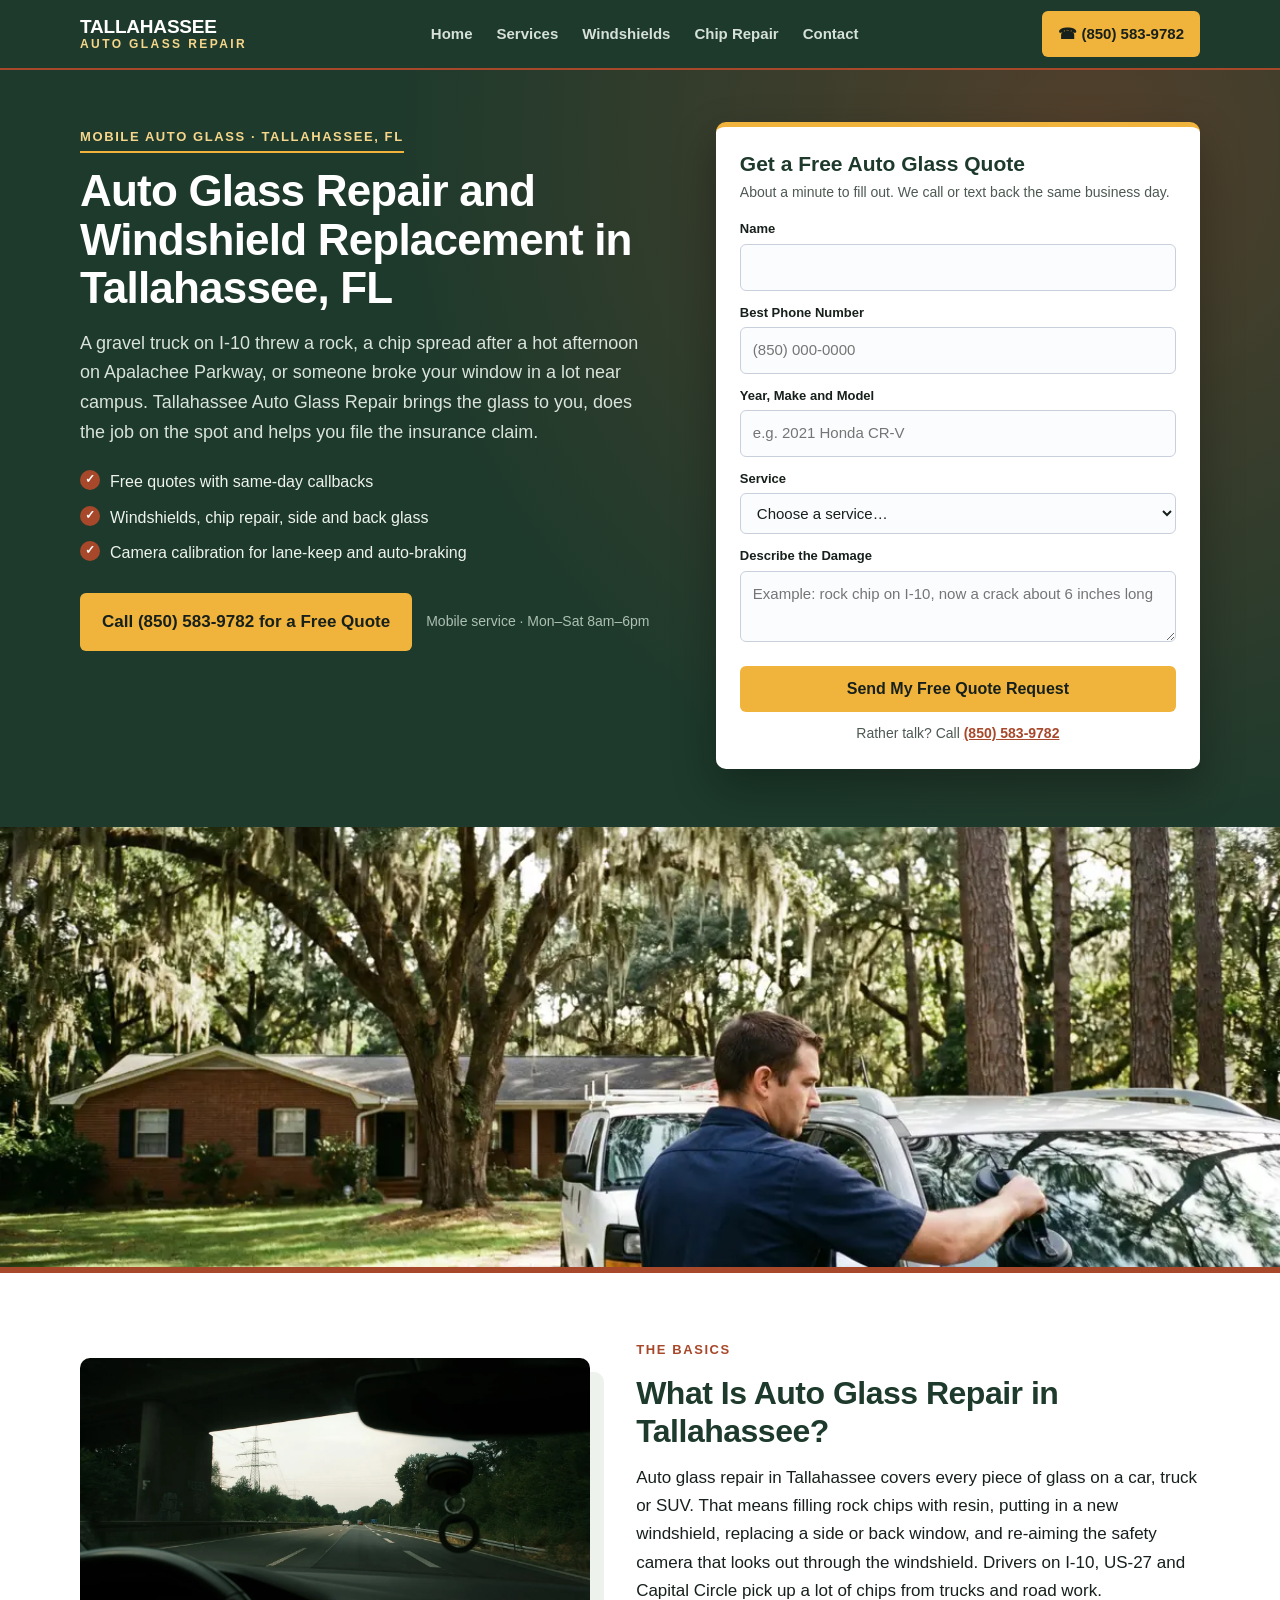
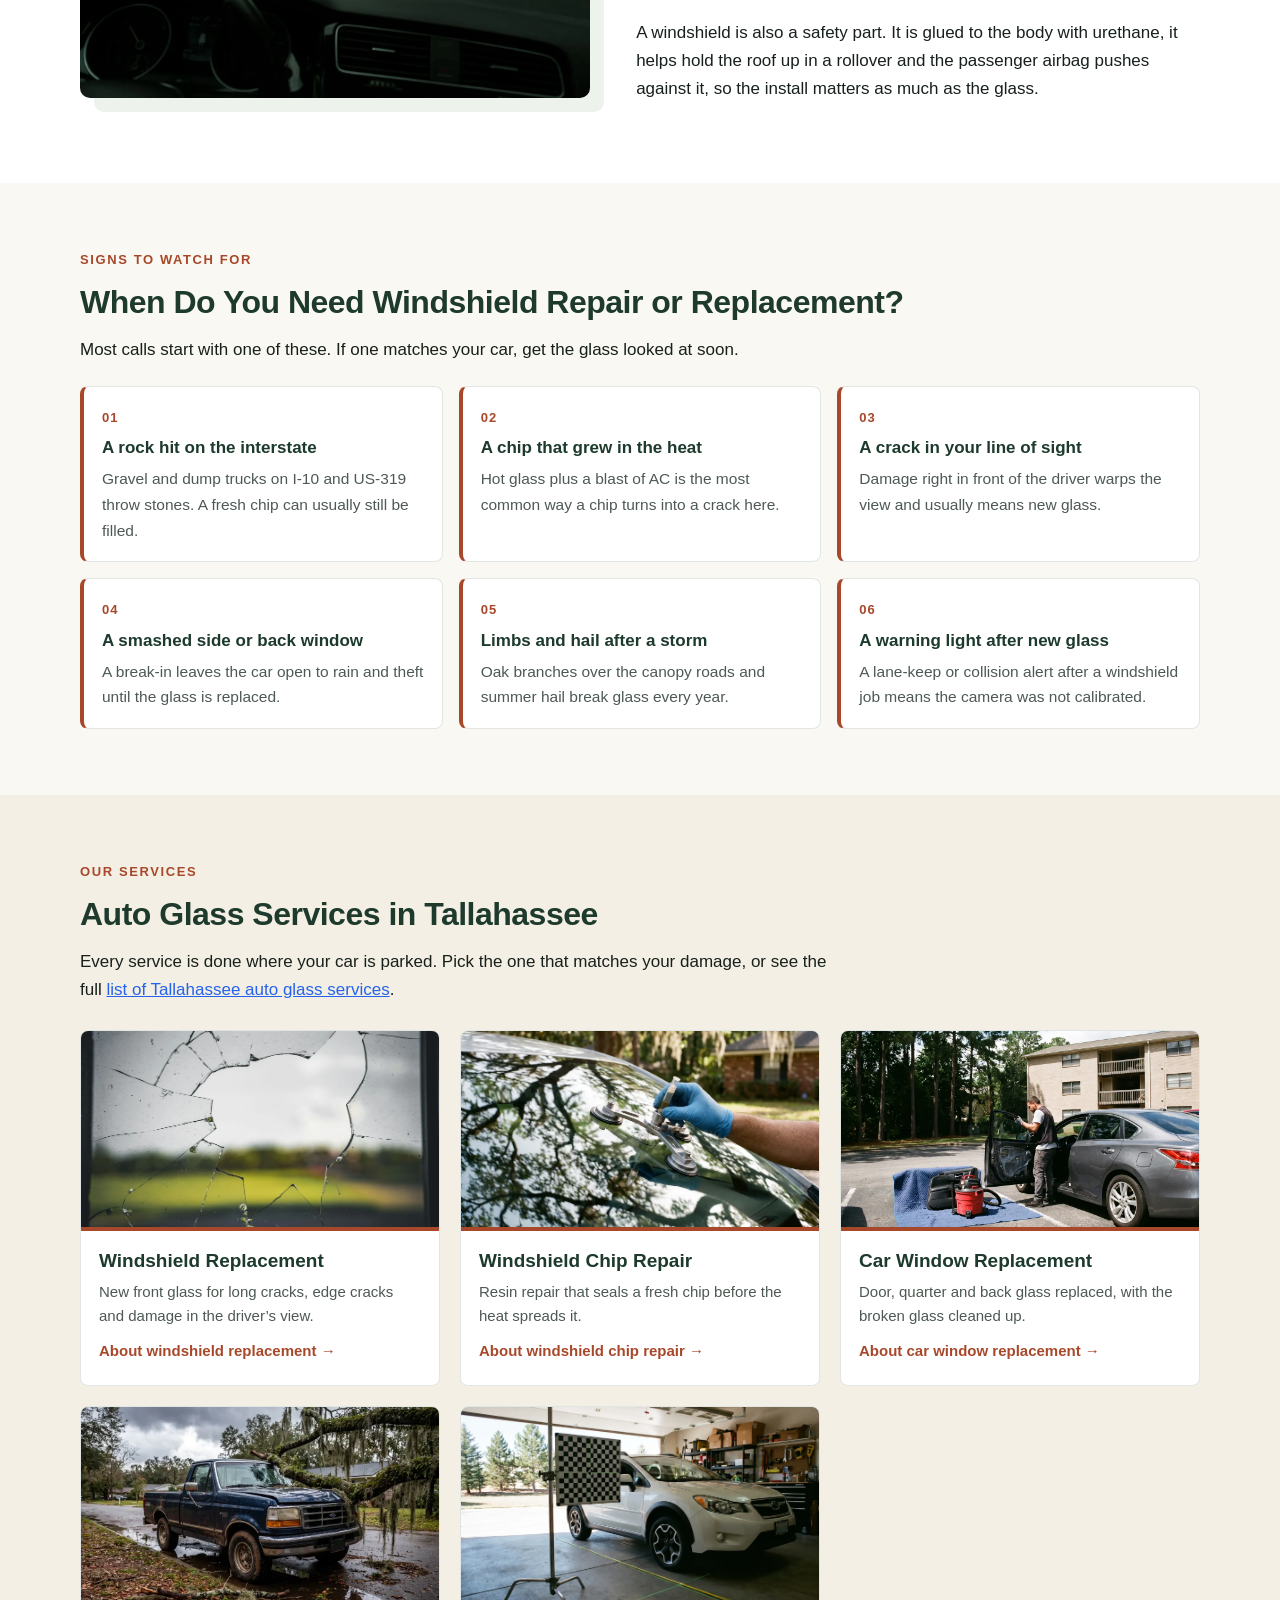
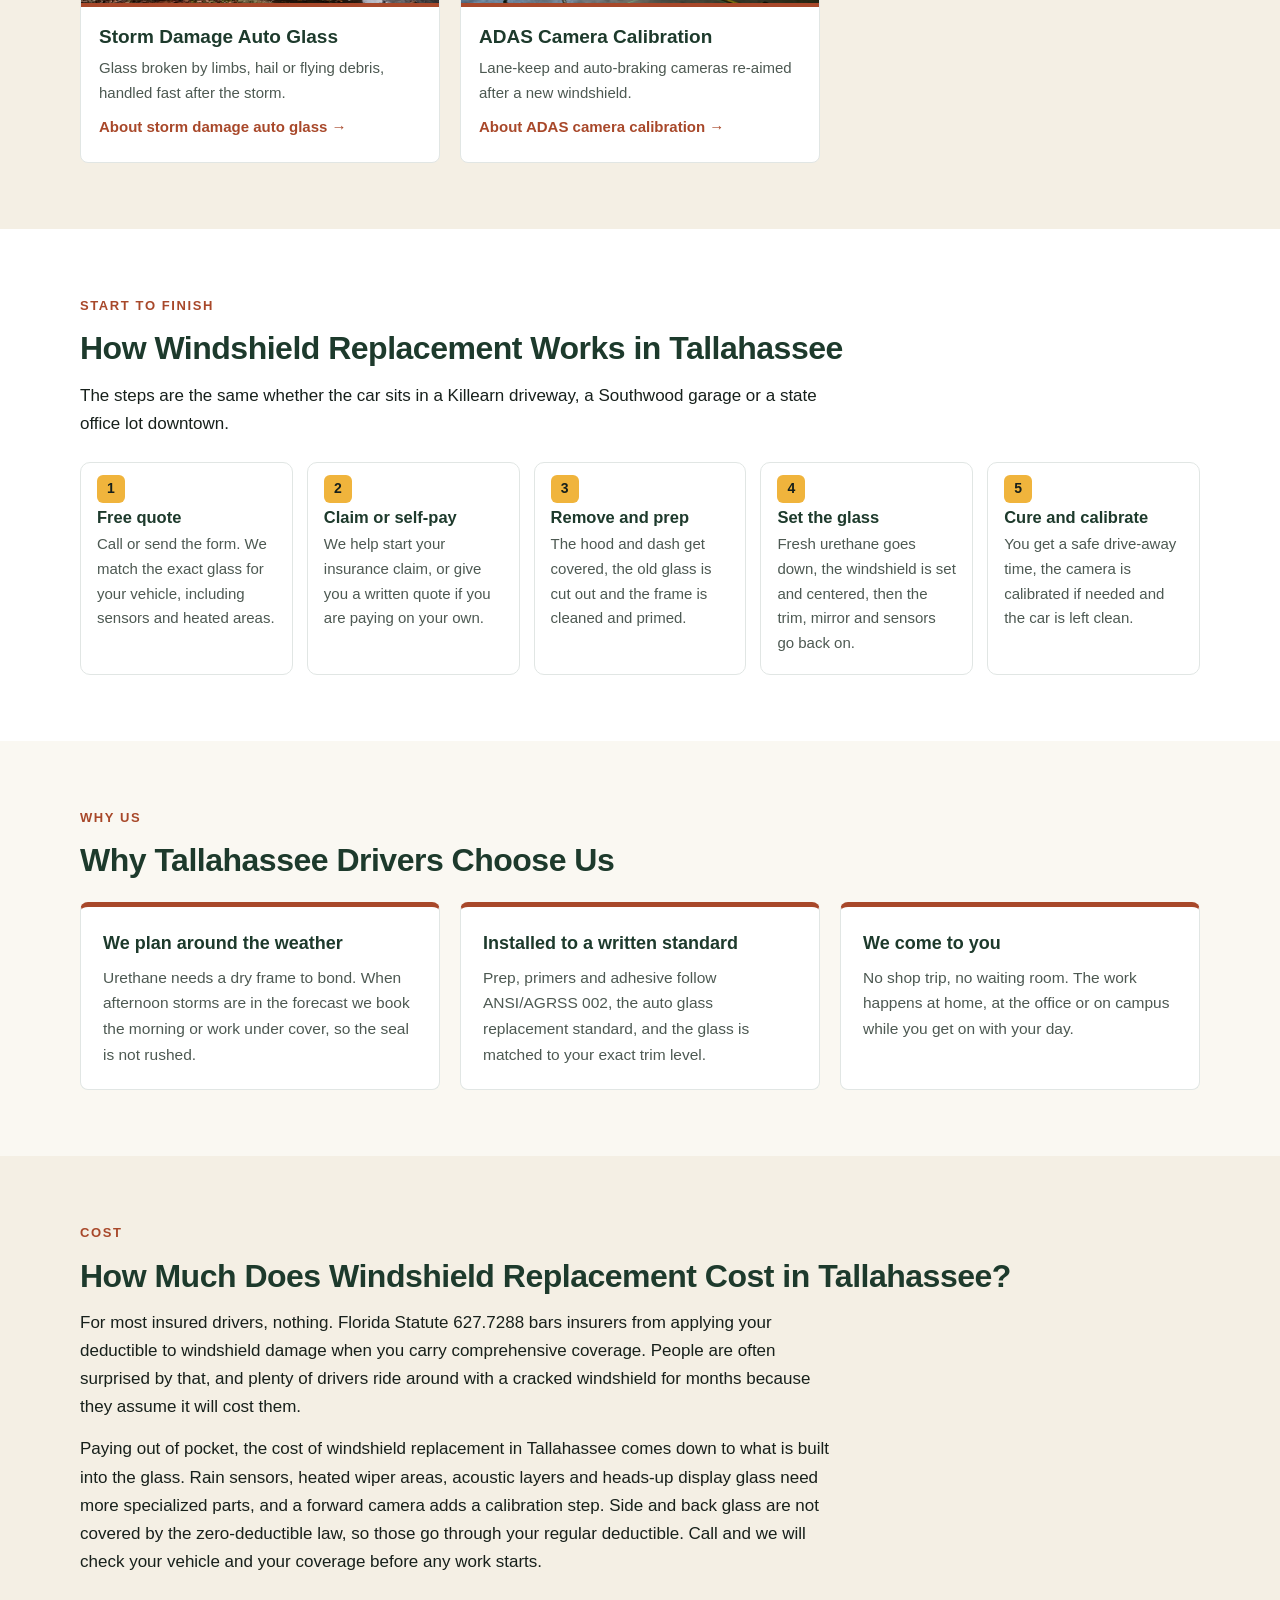
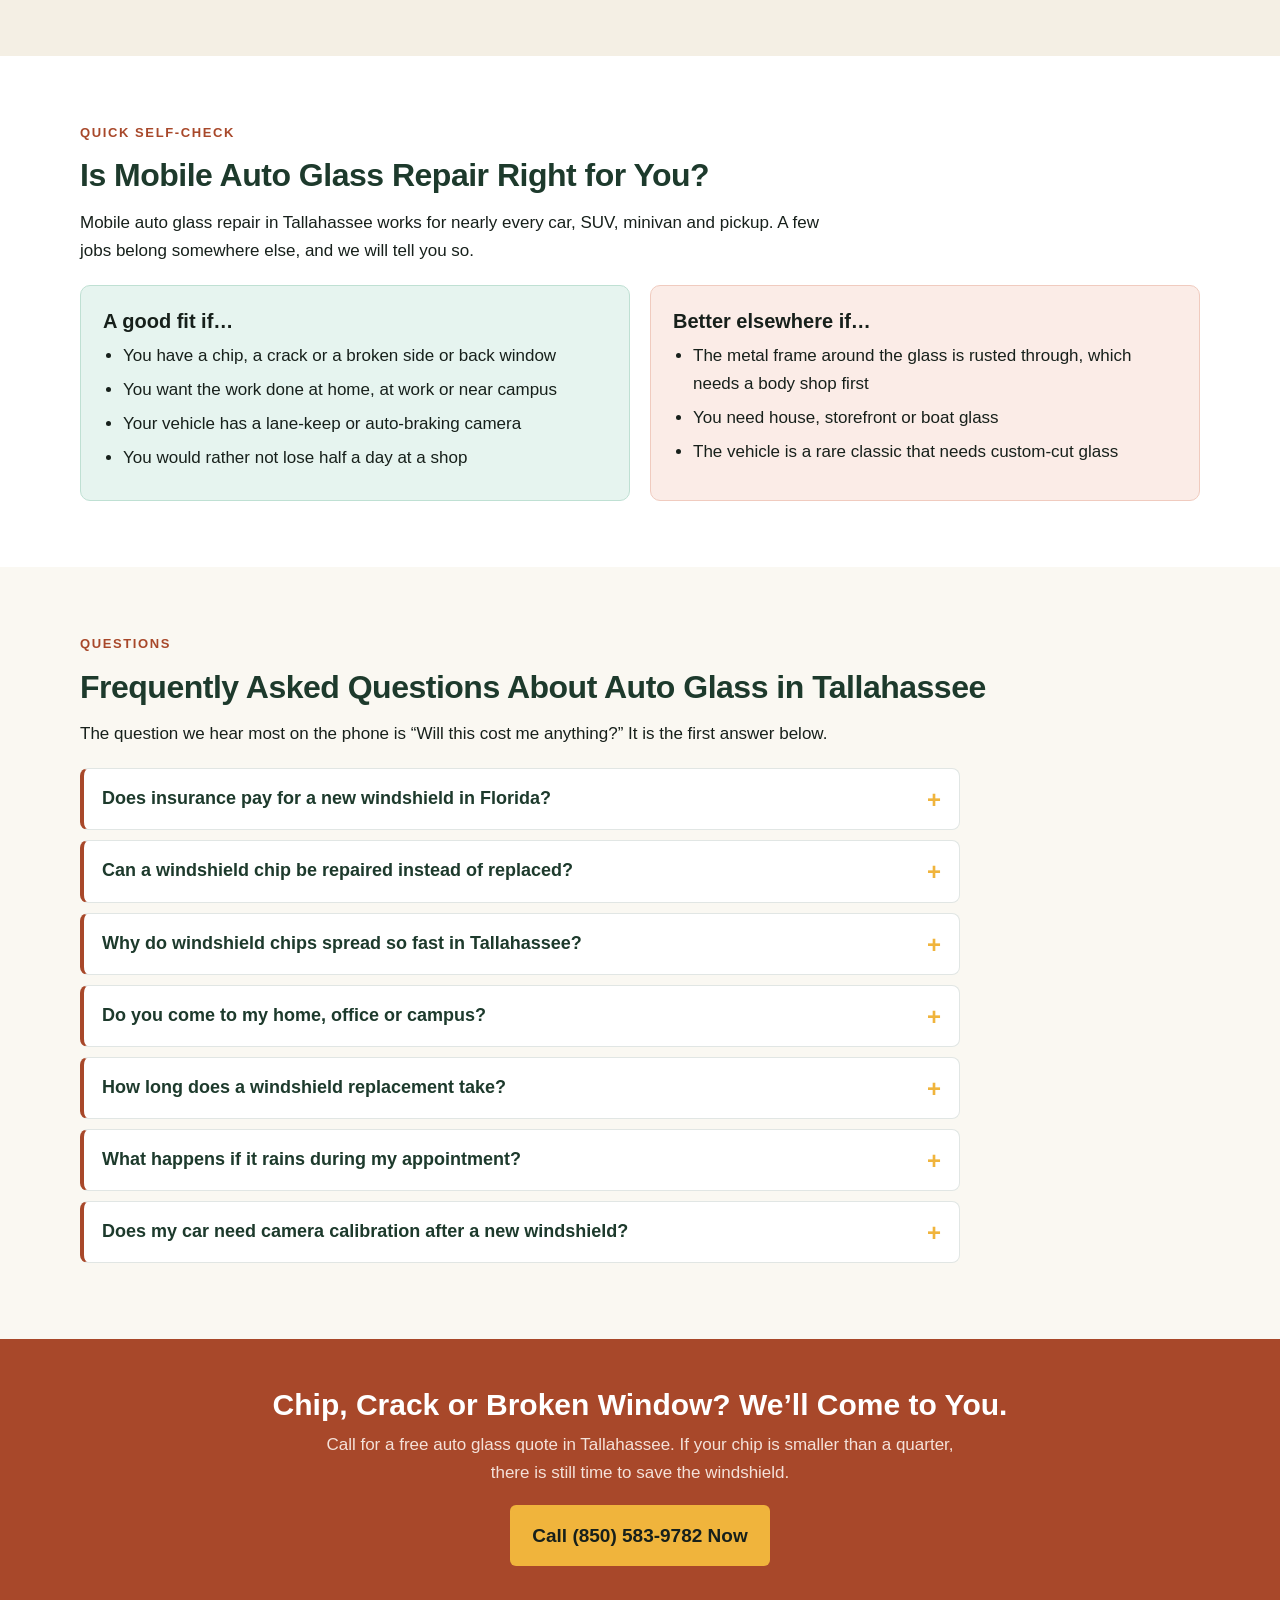
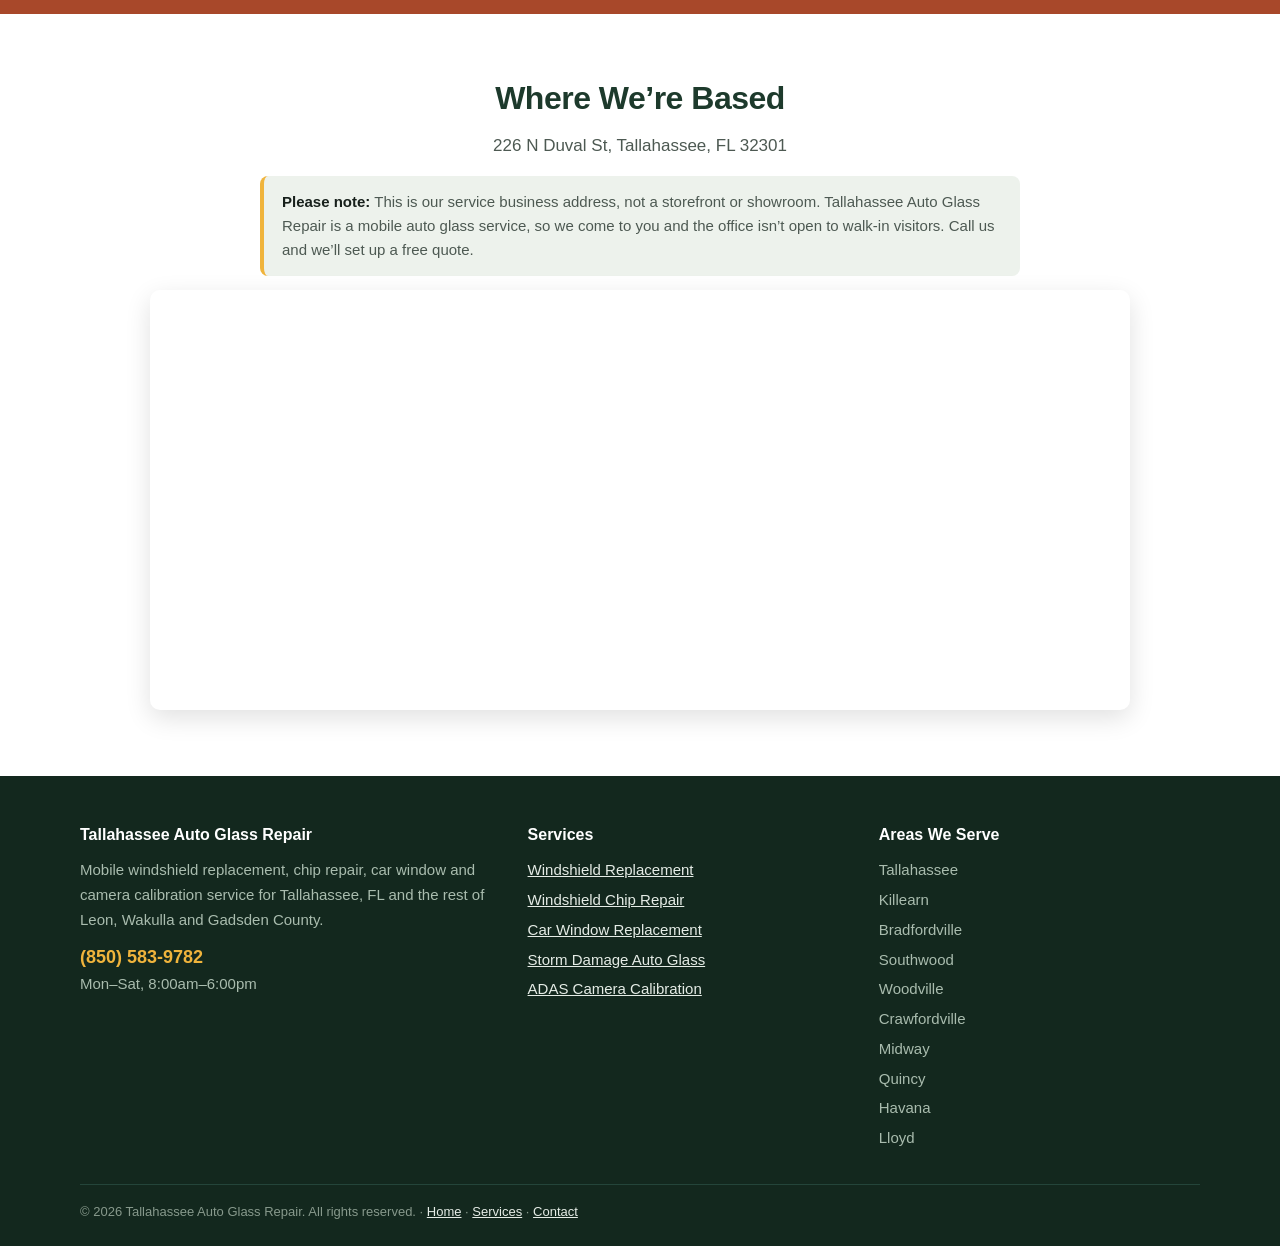
==== index.html @ d681a185 "Initial site build: Tallahassee Auto Glass Repair" ====
<!DOCTYPE html>
<html lang="en">
<head>
<meta charset="utf-8">
<meta name="viewport" content="width=device-width, initial-scale=1">
<title>Auto Glass Repair Tallahassee FL | Mobile Windshields</title>
<meta name="description" content="Auto glass repair and windshield replacement in Tallahassee, FL. Mobile chip repair, car windows and ADAS calibration at home or work. Free quotes.">
<link rel="canonical" href="https://www.autoglassrepairtallahassee.com/">
<meta property="og:title" content="Auto Glass Repair Tallahassee FL | Mobile Windshields">
<meta property="og:description" content="Auto glass repair and windshield replacement in Tallahassee, FL. Mobile chip repair, car windows and ADAS calibration at home or work. Free quotes.">
<meta property="og:type" content="website">
<meta property="og:url" content="https://www.autoglassrepairtallahassee.com/">
<meta property="og:image" content="https://www.autoglassrepairtallahassee.com/tallahassee-windshield-replacement-driveway.webp">
<link rel="stylesheet" href="styles.css">
<script type="application/ld+json">{
 "@context": "https://schema.org",
 "@type": "LocalBusiness",
 "name": "Tallahassee Auto Glass Repair",
 "telephone": "(850) 583-9782",
 "url": "https://www.autoglassrepairtallahassee.com/",
 "image": "https://www.autoglassrepairtallahassee.com/tallahassee-windshield-replacement-driveway.webp",
 "address": {
  "@type": "PostalAddress",
  "streetAddress": "226 N Duval St",
  "addressLocality": "Tallahassee",
  "addressRegion": "FL",
  "postalCode": "32301",
  "addressCountry": "US"
 },
 "areaServed": [
  "Tallahassee, FL",
  "Killearn, FL",
  "Bradfordville, FL",
  "Southwood, FL",
  "Woodville, FL",
  "Crawfordville, FL",
  "Midway, FL",
  "Quincy, FL",
  "Havana, FL",
  "Lloyd, FL"
 ],
 "description": "Mobile auto glass repair and windshield replacement in Tallahassee, FL",
 "openingHours": "Mo-Sa 08:00-18:00"
}</script>
<script type="application/ld+json">{
 "@context": "https://schema.org",
 "@type": "FAQPage",
 "mainEntity": [
  {
   "@type": "Question",
   "name": "Does insurance pay for a new windshield in Florida?",
   "acceptedAnswer": {
    "@type": "Answer",
    "text": "Usually, yes. If your policy has comprehensive coverage, Florida Statute 627.7288 says your deductible does not apply to windshield damage, so most drivers pay nothing out of pocket for a new windshield. Side windows and back glass are not part of that law and go through your regular deductible."
   }
  },
  {
   "@type": "Question",
   "name": "Can a windshield chip be repaired instead of replaced?",
   "acceptedAnswer": {
    "@type": "Answer",
    "text": "Often it can. A chip smaller than a quarter, or one crack shorter than about six inches, can usually be filled with resin as long as it is not at the edge of the glass or right in front of the driver. Tell us the size and where it sits and we will say which fix fits."
   }
  },
  {
   "@type": "Question",
   "name": "Why do windshield chips spread so fast in Tallahassee?",
   "acceptedAnswer": {
    "@type": "Answer",
    "text": "Heat is the usual cause. Glass that has baked in a parking lot all afternoon gets hit with cold air from the AC, and the uneven temperature pulls at the edges of the chip. Bumps on rough roads and slammed doors add more stress, so a chip left alone through a North Florida summer rarely stays small."
   }
  },
  {
   "@type": "Question",
   "name": "Do you come to my home, office or campus?",
   "acceptedAnswer": {
    "@type": "Answer",
    "text": "Yes. Tallahassee Auto Glass Repair is a mobile service, so the technician works in your driveway, an apartment lot or the lot at your job. The address on this site is a service office, not a shop where you drop the car off."
   }
  },
  {
   "@type": "Question",
   "name": "How long does a windshield replacement take?",
   "acceptedAnswer": {
    "@type": "Answer",
    "text": "The install takes about an hour. After that the urethane adhesive needs one to three hours before the car is safe to drive, depending on the product and the weather. A chip repair is much quicker, usually about 30 minutes."
   }
  },
  {
   "@type": "Question",
   "name": "What happens if it rains during my appointment?",
   "acceptedAnswer": {
    "@type": "Answer",
    "text": "The glass and the frame have to be dry for the adhesive to bond. Summer storms here usually roll in mid-afternoon, so we book morning slots when the forecast looks wet, or work under a carport, garage or parking deck."
   }
  },
  {
   "@type": "Question",
   "name": "Does my car need camera calibration after a new windshield?",
   "acceptedAnswer": {
    "@type": "Answer",
    "text": "If the vehicle has lane-keep assist, automatic emergency braking or adaptive cruise control, the camera behind the rearview mirror usually needs to be calibrated after the glass is replaced. We check for it when we give the quote."
   }
  }
 ]
}</script>
</head>
<body>
<!-- NAV -->
<header class="nav">
  <div class="wrap nav-in">
    <a class="brand" href="/">Tallahassee<span>Auto Glass Repair</span></a>
    <ul class="links">
      <li><a href="/">Home</a></li>
      <li><a href="services.html">Services</a></li>
      <li><a href="windshield-replacement-tallahassee.html">Windshields</a></li>
      <li><a href="windshield-chip-repair-tallahassee.html">Chip Repair</a></li>
      <li><a href="contact.html">Contact</a></li>
    </ul>
    <a class="nav-call" href="tel:+18505839782">&#9742; (850) 583-9782</a>
  </div>
</header>
<!-- HERO -->
<section class="hero">
  <div class="wrap hero-grid">
    <div>
      <span class="tag">Mobile Auto Glass &middot; Tallahassee, FL</span>
      <h1>Auto Glass Repair and Windshield Replacement in Tallahassee, FL</h1>
      <p class="lead">A gravel truck on I-10 threw a rock, a chip spread after a hot afternoon on Apalachee Parkway, or someone broke your window in a lot near campus. Tallahassee Auto Glass Repair brings the glass to you, does the job on the spot and helps you file the insurance claim.</p>
      <ul class="hero-points"><li>Free quotes with same-day callbacks</li><li>Windshields, chip repair, side and back glass</li><li>Camera calibration for lane-keep and auto-braking</li></ul>
      <div class="call-big">
        <a class="btn btn-sun" href="tel:+18505839782">Call (850) 583-9782 for a Free Quote</a>
        <small>Mobile service &middot; Mon&ndash;Sat 8am&ndash;6pm</small>
      </div>
    </div>
    <div>
      <form class="quote" action="https://formspree.io/f/mbgodzez" method="POST">
        <h2>Get a Free Auto Glass Quote</h2>
        <p class="sub">About a minute to fill out. We call or text back the same business day.</p>
        <input type="hidden" name="_subject" value="New lead - Auto Glass Tallahassee (home)">
        <div class="field"><label for="q-name">Name</label><input id="q-name" name="name" type="text" autocomplete="name" required></div>
        <div class="field"><label for="q-phone">Best Phone Number</label><input id="q-phone" name="phone" type="tel" autocomplete="tel" placeholder="(850) 000-0000" required></div>
        <div class="field"><label for="q-vehicle">Year, Make and Model</label><input id="q-vehicle" name="vehicle" type="text" placeholder="e.g. 2021 Honda CR-V"></div>
        <div class="field"><label for="q-service">Service</label><select id="q-service" name="service"><option value="">Choose a service&hellip;</option><option>Windshield Replacement</option><option>Windshield Chip Repair</option><option>Car Window Replacement</option><option>Storm Damage Auto Glass</option><option>ADAS Camera Calibration</option><option>Something else / not sure</option></select></div>
        <div class="field"><label for="q-details">Describe the Damage</label><textarea id="q-details" name="details" placeholder="Example: rock chip on I-10, now a crack about 6 inches long"></textarea></div>
        <input type="text" name="_gotcha" style="display:none" tabindex="-1" autocomplete="off">
        <button type="submit">Send My Free Quote Request</button>
        <p class="alt">Rather talk? Call <a href="tel:+18505839782">(850) 583-9782</a></p>
      </form>
    </div>
  </div>
</section>
<div class="band"><img src="tallahassee-windshield-replacement-driveway.webp" alt="Technician setting a new windshield on an SUV in a Tallahassee driveway under live oaks" width="1600" height="900"></div>

<!-- WHAT -->
<section class="sec alt">
  <div class="wrap two">
    <img src="highway-view-through-windshield.webp" alt="Driver view of the highway through a clean car windshield" loading="lazy" width="1200" height="800">
    <div>
      <p class="kicker">The basics</p>
      <h2>What Is Auto Glass Repair in Tallahassee?</h2>
      <p>Auto glass repair in Tallahassee covers every piece of glass on a car, truck or SUV. That means filling rock chips with resin, putting in a new windshield, replacing a side or back window, and re-aiming the safety camera that looks out through the windshield. Drivers on I-10, US-27 and Capital Circle pick up a lot of chips from trucks and road work.</p>
      <p>A windshield is also a safety part. It is glued to the body with urethane, it helps hold the roof up in a rollover and the passenger airbag pushes against it, so the install matters as much as the glass.</p>
    </div>
  </div>
</section>

<!-- WHEN -->
<section class="sec">
  <div class="wrap">
    <p class="kicker">Signs to watch for</p>
    <h2>When Do You Need Windshield Repair or Replacement?</h2>
    <p>Most calls start with one of these. If one matches your car, get the glass looked at soon.</p>
    <div class="signs"><div class="sign"><strong>A rock hit on the interstate</strong><p>Gravel and dump trucks on I-10 and US-319 throw stones. A fresh chip can usually still be filled.</p></div><div class="sign"><strong>A chip that grew in the heat</strong><p>Hot glass plus a blast of AC is the most common way a chip turns into a crack here.</p></div><div class="sign"><strong>A crack in your line of sight</strong><p>Damage right in front of the driver warps the view and usually means new glass.</p></div><div class="sign"><strong>A smashed side or back window</strong><p>A break-in leaves the car open to rain and theft until the glass is replaced.</p></div><div class="sign"><strong>Limbs and hail after a storm</strong><p>Oak branches over the canopy roads and summer hail break glass every year.</p></div><div class="sign"><strong>A warning light after new glass</strong><p>A lane-keep or collision alert after a windshield job means the camera was not calibrated.</p></div></div>
  </div>
</section>

<!-- SERVICES GRID -->
<section class="sec coq">
  <div class="wrap">
    <p class="kicker">Our services</p>
    <h2>Auto Glass Services in Tallahassee</h2>
    <p>Every service is done where your car is parked. Pick the one that matches your damage, or see the full <a class="body-link" href="services.html" style="color: #2563eb; text-decoration: underline;">list of Tallahassee auto glass services</a>.</p>
    <div class="cards"><a class="card" href="windshield-replacement-tallahassee.html"><img src="cracked-windshield-glass-spreading.webp" alt="Long crack spreading across windshield glass" loading="lazy" width="600" height="400"><div class="cb"><h3>Windshield Replacement</h3><p>New front glass for long cracks, edge cracks and damage in the driver&rsquo;s view.</p><span class="more">About windshield replacement &rarr;</span></div></a><a class="card" href="windshield-chip-repair-tallahassee.html"><img src="windshield-chip-repair-tool-live-oak.webp" alt="Windshield chip repair tool mounted over a rock chip" loading="lazy" width="600" height="400"><div class="cb"><h3>Windshield Chip Repair</h3><p>Resin repair that seals a fresh chip before the heat spreads it.</p><span class="more">About windshield chip repair &rarr;</span></div></a><a class="card" href="car-window-replacement-tallahassee.html"><img src="car-door-window-replacement-apartment-lot.webp" alt="Technician replacing a sedan door window in an apartment parking lot" loading="lazy" width="600" height="400"><div class="cb"><h3>Car Window Replacement</h3><p>Door, quarter and back glass replaced, with the broken glass cleaned up.</p><span class="more">About car window replacement &rarr;</span></div></a><a class="card" href="storm-damage-auto-glass-tallahassee.html"><img src="storm-damaged-windshield-fallen-oak-limb.webp" alt="Pickup truck windshield cracked by a fallen oak limb after a storm" loading="lazy" width="600" height="400"><div class="cb"><h3>Storm Damage Auto Glass</h3><p>Glass broken by limbs, hail or flying debris, handled fast after the storm.</p><span class="more">About storm damage auto glass &rarr;</span></div></a><a class="card" href="adas-calibration-tallahassee.html"><img src="adas-camera-calibration-target-garage.webp" alt="ADAS camera calibration target set up in front of an SUV in a garage" loading="lazy" width="600" height="400"><div class="cb"><h3>ADAS Camera Calibration</h3><p>Lane-keep and auto-braking cameras re-aimed after a new windshield.</p><span class="more">About ADAS camera calibration &rarr;</span></div></a></div>
  </div>
</section>

<!-- HOW -->
<section class="sec alt">
  <div class="wrap">
    <p class="kicker">Start to finish</p>
    <h2>How Windshield Replacement Works in Tallahassee</h2>
    <p>The steps are the same whether the car sits in a Killearn driveway, a Southwood garage or a state office lot downtown.</p>
    <ol class="steps">
      <li data-n="1"><strong>Free quote</strong><p>Call or send the form. We match the exact glass for your vehicle, including sensors and heated areas.</p></li>
      <li data-n="2"><strong>Claim or self-pay</strong><p>We help start your insurance claim, or give you a written quote if you are paying on your own.</p></li>
      <li data-n="3"><strong>Remove and prep</strong><p>The hood and dash get covered, the old glass is cut out and the frame is cleaned and primed.</p></li>
      <li data-n="4"><strong>Set the glass</strong><p>Fresh urethane goes down, the windshield is set and centered, then the trim, mirror and sensors go back on.</p></li>
      <li data-n="5"><strong>Cure and calibrate</strong><p>You get a safe drive-away time, the camera is calibrated if needed and the car is left clean.</p></li>
    </ol>
  </div>
</section>

<!-- WHY -->
<section class="sec">
  <div class="wrap">
    <p class="kicker">Why us</p>
    <h2>Why Tallahassee Drivers Choose Us</h2>
    <div class="why">
      <div><strong>We plan around the weather</strong><p>Urethane needs a dry frame to bond. When afternoon storms are in the forecast we book the morning or work under cover, so the seal is not rushed.</p></div>
      <div><strong>Installed to a written standard</strong><p>Prep, primers and adhesive follow ANSI/AGRSS 002, the auto glass replacement standard, and the glass is matched to your exact trim level.</p></div>
      <div><strong>We come to you</strong><p>No shop trip, no waiting room. The work happens at home, at the office or on campus while you get on with your day.</p></div>
    </div>
  </div>
</section>

<!-- COST -->
<section class="sec coq">
  <div class="wrap">
    <p class="kicker">Cost</p>
    <h2>How Much Does Windshield Replacement Cost in Tallahassee?</h2>
    <p>For most insured drivers, nothing. Florida Statute 627.7288 bars insurers from applying your deductible to windshield damage when you carry comprehensive coverage. People are often surprised by that, and plenty of drivers ride around with a cracked windshield for months because they assume it will cost them.</p>
    <p>Paying out of pocket, the cost of windshield replacement in Tallahassee comes down to what is built into the glass. Rain sensors, heated wiper areas, acoustic layers and heads-up display glass need more specialized parts, and a forward camera adds a calibration step. Side and back glass are not covered by the zero-deductible law, so those go through your regular deductible. Call and we will check your vehicle and your coverage before any work starts.</p>
  </div>
</section>

<!-- FIT -->
<section class="sec alt">
  <div class="wrap">
    <p class="kicker">Quick self-check</p>
    <h2>Is Mobile Auto Glass Repair Right for You?</h2>
    <p>Mobile auto glass repair in Tallahassee works for nearly every car, SUV, minivan and pickup. A few jobs belong somewhere else, and we will tell you so.</p>
    <div class="fit">
      <div class="yes"><h3>A good fit if&hellip;</h3><ul><li>You have a chip, a crack or a broken side or back window</li><li>You want the work done at home, at work or near campus</li><li>Your vehicle has a lane-keep or auto-braking camera</li><li>You would rather not lose half a day at a shop</li></ul></div>
      <div class="no"><h3>Better elsewhere if&hellip;</h3><ul><li>The metal frame around the glass is rusted through, which needs a body shop first</li><li>You need house, storefront or boat glass</li><li>The vehicle is a rare classic that needs custom-cut glass</li></ul></div>
    </div>
  </div>
</section>

<!-- FAQ -->
<section class="sec">
  <div class="wrap">
    <p class="kicker">Questions</p>
    <h2>Frequently Asked Questions About Auto Glass in Tallahassee</h2>
    <p>The question we hear most on the phone is &ldquo;Will this cost me anything?&rdquo; It is the first answer below.</p>
    <div class="faq"><details><summary><h3>Does insurance pay for a new windshield in Florida?</h3></summary><div class="ans"><p>Usually, yes. If your policy has comprehensive coverage, Florida Statute 627.7288 says your deductible does not apply to windshield damage, so most drivers pay nothing out of pocket for a new windshield. Side windows and back glass are not part of that law and go through your regular deductible.</p></div></details><details><summary><h3>Can a windshield chip be repaired instead of replaced?</h3></summary><div class="ans"><p>Often it can. A chip smaller than a quarter, or one crack shorter than about six inches, can usually be filled with resin as long as it is not at the edge of the glass or right in front of the driver. Tell us the size and where it sits and we will say which fix fits.</p></div></details><details><summary><h3>Why do windshield chips spread so fast in Tallahassee?</h3></summary><div class="ans"><p>Heat is the usual cause. Glass that has baked in a parking lot all afternoon gets hit with cold air from the AC, and the uneven temperature pulls at the edges of the chip. Bumps on rough roads and slammed doors add more stress, so a chip left alone through a North Florida summer rarely stays small.</p></div></details><details><summary><h3>Do you come to my home, office or campus?</h3></summary><div class="ans"><p>Yes. Tallahassee Auto Glass Repair is a mobile service, so the technician works in your driveway, an apartment lot or the lot at your job. The address on this site is a service office, not a shop where you drop the car off.</p></div></details><details><summary><h3>How long does a windshield replacement take?</h3></summary><div class="ans"><p>The install takes about an hour. After that the urethane adhesive needs one to three hours before the car is safe to drive, depending on the product and the weather. A chip repair is much quicker, usually about 30 minutes.</p></div></details><details><summary><h3>What happens if it rains during my appointment?</h3></summary><div class="ans"><p>The glass and the frame have to be dry for the adhesive to bond. Summer storms here usually roll in mid-afternoon, so we book morning slots when the forecast looks wet, or work under a carport, garage or parking deck.</p></div></details><details><summary><h3>Does my car need camera calibration after a new windshield?</h3></summary><div class="ans"><p>If the vehicle has lane-keep assist, automatic emergency braking or adaptive cruise control, the camera behind the rearview mirror usually needs to be calibrated after the glass is replaced. We check for it when we give the quote.</p></div></details></div>
  </div>
</section>
<!-- CTA -->
<section class="cta">
  <div class="wrap">
    <h2>Chip, Crack or Broken Window? We&rsquo;ll Come to You.</h2>
    <p>Call for a free auto glass quote in Tallahassee. If your chip is smaller than a quarter, there is still time to save the windshield.</p>
    <a class="btn btn-pine" href="tel:+18505839782">Call (850) 583-9782 Now</a>
  </div>
</section>

<!-- MAP / LOCATION -->
<section class="sec alt">
  <div class="wrap" style="text-align:center;">
    <h2>Where We&rsquo;re Based</h2>
    <p style="margin:0 auto 16px;color:var(--muted);">226 N Duval St, Tallahassee, FL 32301</p>
    <p class="note"><strong style="color:var(--ink);">Please note:</strong> This is our service business address, not a storefront or showroom. Tallahassee Auto Glass Repair is a mobile auto glass service, so we come to you and the office isn&rsquo;t open to walk-in visitors. Call us and we&rsquo;ll set up a free quote.</p>
    <div class="mapbox">
      <iframe title="Map to Tallahassee Auto Glass Repair service address, 226 N Duval St, Tallahassee, FL 32301" src="https://www.google.com/maps?q=226%20N%20Duval%20St%2C%20Tallahassee%2C%20FL%2032301&amp;output=embed" loading="lazy" referrerpolicy="no-referrer-when-downgrade" allowfullscreen></iframe>
    </div>
  </div>
</section>
<!-- FOOTER -->
<footer class="foot">
  <div class="wrap">
    <div class="foot-grid">
      <div>
        <h4>Tallahassee Auto Glass Repair</h4>
        <p>Mobile windshield replacement, chip repair, car window and camera calibration service for Tallahassee, FL and the rest of Leon, Wakulla and Gadsden County.</p>
        <p style="margin-top:10px;"><a class="tel" href="tel:+18505839782">(850) 583-9782</a></p>
        <p>Mon&ndash;Sat, 8:00am&ndash;6:00pm</p>
      </div>
      <div>
        <h4>Services</h4>
        <ul><li><a href="windshield-replacement-tallahassee.html">Windshield Replacement</a></li><li><a href="windshield-chip-repair-tallahassee.html">Windshield Chip Repair</a></li><li><a href="car-window-replacement-tallahassee.html">Car Window Replacement</a></li><li><a href="storm-damage-auto-glass-tallahassee.html">Storm Damage Auto Glass</a></li><li><a href="adas-calibration-tallahassee.html">ADAS Camera Calibration</a></li></ul>
      </div>
      <div>
        <h4>Areas We Serve</h4>
        <ul><li>Tallahassee</li><li>Killearn</li><li>Bradfordville</li><li>Southwood</li><li>Woodville</li><li>Crawfordville</li><li>Midway</li><li>Quincy</li><li>Havana</li><li>Lloyd</li></ul>
      </div>
    </div>
    <p class="copy">&copy; 2026 Tallahassee Auto Glass Repair. All rights reserved. &middot; <a href="/">Home</a> &middot; <a href="services.html">Services</a> &middot; <a href="contact.html">Contact</a></p>
  </div>
</footer>
</body>
</html>
---- styles.css ----
/* Tallahassee Auto Glass Repair - styles.css */
:root{
  --ink:#17201b;
  --navy:#1d3a2c;
  --navy-2:#294d3b;
  --teal:#a8482a;
  --coral:#f0b43c;
  --coral-dark:#d99a1f;
  --mist:#edf2ec;
  --paper:#faf8f2;
  --muted:#4d5952;
  --line:#e1e6e4;
  --white:#ffffff;
  --radius:10px;
}
*{box-sizing:border-box;margin:0;padding:0}
html{-webkit-text-size-adjust:100%}
body{font-family:-apple-system,BlinkMacSystemFont,"Segoe UI",Roboto,Helvetica,Arial,sans-serif;color:var(--ink);background:var(--paper);line-height:1.65;font-size:17px}
img{max-width:100%;display:block}
a{color:inherit}
.wrap{max-width:1160px;margin:0 auto;padding:0 20px}

/* NAV */
.nav{position:sticky;top:0;z-index:50;background:var(--navy);box-shadow:0 2px 0 var(--teal)}
.nav-in{display:flex;align-items:center;justify-content:space-between;gap:16px;min-height:68px}
.brand{color:var(--white);text-decoration:none;font-weight:800;font-size:19px;letter-spacing:-.2px;line-height:1.1;text-transform:uppercase}
.brand span{display:block;color:#f6d68a;font-size:12px;letter-spacing:2.4px;font-weight:700}
.links{display:flex;gap:24px;list-style:none}
.links a{color:#d6e1d8;text-decoration:none;font-size:15px;font-weight:600}
.links a:hover{color:var(--white)}
.nav-call{background:var(--coral);color:var(--white);text-decoration:none;font-weight:800;padding:11px 16px;border-radius:6px;font-size:15px;white-space:nowrap}
.nav-call:hover{background:var(--coral-dark)}

/* HERO */
.hero{background:var(--navy);background-image:radial-gradient(circle at 85% 10%,rgba(168,72,42,.38) 0,rgba(168,72,42,0) 55%);color:var(--white);padding:54px 0 58px}
.hero-grid{display:grid;grid-template-columns:1.1fr .9fr;gap:44px;align-items:start}
.tag{display:inline-block;color:#f6d68a;font-size:13px;font-weight:800;letter-spacing:1.6px;text-transform:uppercase;margin-bottom:14px;border-bottom:2px solid var(--coral);padding-bottom:4px}
.hero h1{font-size:44px;line-height:1.1;font-weight:850;letter-spacing:-.8px;margin-bottom:16px}
.hero p.lead{font-size:18px;color:#d9e3db;max-width:560px;margin-bottom:22px}
.hero-points{list-style:none;margin:0 0 26px;display:grid;gap:9px}
.hero-points li{padding-left:30px;position:relative;color:#eef3ee;font-size:16px}
.hero-points li:before{content:"\2713";position:absolute;left:0;top:1px;width:20px;height:20px;border-radius:50%;background:var(--teal);color:var(--white);font-size:12px;font-weight:900;display:flex;align-items:center;justify-content:center}
.btn{display:inline-block;text-decoration:none;font-weight:800;border-radius:6px;padding:15px 22px;font-size:17px}
.btn-sun{background:var(--coral);color:var(--white)}
.btn-sun:hover{background:var(--coral-dark)}
.btn-pine{background:var(--navy);color:var(--white)}
.btn-pine:hover{background:var(--navy-2)}
.call-big{display:flex;align-items:center;gap:14px;flex-wrap:wrap}
.call-big small{color:#adc0b2;font-size:14px}

/* QUOTE CARD */
.quote{background:var(--white);color:var(--ink);border-radius:var(--radius);padding:24px;border-top:6px solid var(--coral);box-shadow:0 18px 44px rgba(0,0,0,.3)}
.quote h2{font-size:21px;line-height:1.25;margin-bottom:4px;color:var(--navy)}
.quote .sub{color:var(--muted);font-size:14px;margin-bottom:14px}
.field{margin-bottom:11px}
.field label{display:block;font-size:13px;font-weight:700;margin-bottom:4px;color:var(--ink)}
.field input,.field select,.field textarea{width:100%;font:inherit;font-size:15px;padding:10px 12px;border:1px solid #c9d0dc;border-radius:6px;background:#fbfcfe;color:var(--ink)}
.field textarea{min-height:70px;resize:vertical}
.quote button,.form-full button{width:100%;border:0;cursor:pointer;background:var(--coral);color:var(--white);font-weight:800;font-size:16px;padding:14px;border-radius:6px;margin-top:4px}
.quote button:hover,.form-full button:hover{background:var(--coral-dark)}
.quote .alt{font-size:14px;color:var(--muted);text-align:center;margin-top:10px}
.quote .alt a{color:var(--teal);font-weight:800}

/* PHOTO BAND */
.band{background:var(--navy);border-bottom:6px solid var(--teal)}
.band img{width:100%;height:440px;object-fit:cover}
.band.short img{height:330px}

/* SECTIONS */
.sec{padding:66px 0}
.sec.alt{background:var(--white)}
.sec.coq{background:var(--mist)}
.sec h2{font-size:32px;line-height:1.18;letter-spacing:-.5px;margin-bottom:14px;color:var(--navy)}
.sec h3{font-size:20px;line-height:1.3;margin:22px 0 8px;color:var(--ink)}
.sec p{margin-bottom:14px;max-width:760px}
.kicker{font-size:13px;font-weight:800;letter-spacing:1.6px;text-transform:uppercase;color:var(--coral);margin-bottom:8px}
.two{display:grid;grid-template-columns:.95fr 1.05fr;gap:46px;align-items:center}
.two img{border-radius:var(--radius);width:100%;height:auto;box-shadow:14px 14px 0 var(--mist)}
.body-link{color:#2563eb;text-decoration:underline}

/* SIGNS GRID */
.signs{display:grid;grid-template-columns:repeat(3,1fr);gap:16px;margin-top:22px;counter-reset:sg}
.sign{background:var(--white);border:1px solid var(--line);border-radius:var(--radius);padding:20px 18px 18px;position:relative;counter-increment:sg}
.sign:before{content:counter(sg,decimal-leading-zero);display:block;font-size:13px;font-weight:900;color:var(--teal);letter-spacing:1px;margin-bottom:6px}
.sec.alt .sign{background:var(--paper)}
.sign strong{display:block;margin-bottom:4px;color:var(--navy);font-size:17px}
.sign p{margin:0;font-size:15.5px;color:var(--muted)}

/* STEP CARDS (horizontal) */
.steps{list-style:none;margin-top:24px;display:grid;grid-template-columns:repeat(5,1fr);gap:14px}
.steps li{background:var(--white);border-radius:var(--radius);padding:44px 16px 18px;position:relative;border:1px solid var(--line)}
.steps li:before{content:attr(data-n);position:absolute;left:16px;top:12px;width:28px;height:28px;border-radius:6px;background:var(--coral);color:var(--white);font-weight:900;font-size:14px;display:flex;align-items:center;justify-content:center}
.steps strong{display:block;color:var(--navy);font-size:16.5px;margin-bottom:4px;line-height:1.3}
.steps p{margin:0;color:var(--muted);font-size:15px}
.steps.three{grid-template-columns:1fr;gap:12px}

/* CARDS */
.cards{display:grid;grid-template-columns:repeat(3,1fr);gap:20px;margin-top:26px}
.card{background:var(--white);border:1px solid var(--line);border-radius:var(--radius);overflow:hidden;text-decoration:none;color:var(--ink);display:flex;flex-direction:column}
.card img{width:100%;height:200px;object-fit:cover;border-bottom:4px solid var(--teal)}
.card .cb{padding:18px 18px 20px}
.card h3{margin:0 0 6px;font-size:19px;color:var(--navy)}
.card p{margin:0;font-size:15px;color:var(--muted)}
.card .more{display:inline-block;margin-top:10px;font-weight:800;color:var(--coral);font-size:15px}
.card:hover{box-shadow:0 10px 26px rgba(29,58,44,.16)}

/* WHY */
.why{display:grid;grid-template-columns:repeat(3,1fr);gap:20px;margin-top:22px}
.why div{background:var(--white);border:1px solid var(--line);border-top:5px solid var(--teal);border-radius:var(--radius);padding:22px}
.why strong{display:block;color:var(--navy);font-size:18px;margin-bottom:6px}
.why p{margin:0;font-size:15.5px;color:var(--muted)}

/* FIT */
.fit{display:grid;grid-template-columns:1fr 1fr;gap:20px;margin-top:20px}
.fit div{border-radius:var(--radius);padding:22px}
.fit h3{margin-top:0}
.fit ul{padding-left:20px}
.fit li{margin-bottom:6px}
.fit .yes{background:#e6f4ef;border:1px solid #bfe0d3}
.fit .no{background:#fbece7;border:1px solid #f0cbbf}

/* TABLE */
.cmp{width:100%;border-collapse:collapse;margin-top:18px;background:var(--white);border-radius:var(--radius);overflow:hidden;font-size:16px;border:1px solid var(--line)}
.cmp th,.cmp td{text-align:left;padding:12px 14px;border-bottom:1px solid var(--line);vertical-align:top}
.cmp th{background:var(--navy);color:var(--white);font-size:15px}
.cmp tr:nth-child(even) td{background:#f8fafc}
.cmp tr:last-child td{border-bottom:0}

/* FAQ */
.faq{margin-top:20px;max-width:880px}
.faq details{background:var(--white);border:1px solid var(--line);border-left:4px solid var(--teal);border-radius:8px;margin-bottom:10px;padding:0 18px}
.sec.alt .faq details{background:var(--paper)}
.faq summary{cursor:pointer;list-style:none;padding:16px 28px 16px 0;position:relative}
.faq summary::-webkit-details-marker{display:none}
.faq summary:after{content:"+";position:absolute;right:0;top:11px;font-size:24px;color:var(--coral);font-weight:800}
.faq details[open] summary:after{content:"\2013"}
.faq summary h3{display:inline;font-size:18px;margin:0;color:var(--navy)}
.faq .ans{padding:0 0 16px}
.faq .ans p{margin:0;color:var(--muted)}

/* SERVICES PAGE BLOCKS */
.svc{display:grid;grid-template-columns:1fr 340px;gap:32px;align-items:start;padding:32px 0;border-bottom:1px solid var(--line)}
.svc:nth-child(even){grid-template-columns:340px 1fr}
.svc:nth-child(even) img{order:-1}
.svc:last-child{border-bottom:0}
.svc img{border-radius:var(--radius);width:100%;height:230px;object-fit:cover}
.svc h2{font-size:26px;margin-bottom:10px}

/* MAP */
.note{max-width:680px;margin:0 auto 22px;padding:14px 18px;background:var(--mist);border-left:4px solid var(--coral);border-radius:8px;font-size:15px;color:var(--muted);text-align:left;line-height:1.6}
.mapbox{border-radius:var(--radius);overflow:hidden;box-shadow:0 8px 26px rgba(0,0,0,.12);max-width:980px;margin:0 auto}
.mapbox iframe{border:0;display:block;width:100%;height:420px}

/* CONTACT */
.info-grid{display:grid;grid-template-columns:1fr 1fr;gap:36px;align-items:start}
.info{background:var(--white);border:1px solid var(--line);border-radius:var(--radius);padding:24px}
.info dt{font-weight:800;color:var(--navy);margin-top:12px}
.info dt:first-child{margin-top:0}
.info dd{color:var(--muted)}
.form-full{background:var(--white);border:1px solid var(--line);border-top:6px solid var(--coral);border-radius:var(--radius);padding:24px}

/* CTA */
.cta{background:var(--teal);padding:48px 0;text-align:center;color:var(--white)}
.cta h2{font-size:30px;line-height:1.2;color:var(--white);margin-bottom:8px}
.cta p{color:#f4e1d9;margin:0 auto 18px;max-width:640px}
.cta .btn-pine{font-size:19px;background:var(--coral)}
.cta .btn-pine:hover{background:var(--coral-dark)}

/* FOOTER */
.foot{background:#13281e;color:#a9bcae;padding:46px 0 24px;font-size:15px}
.foot-grid{display:grid;grid-template-columns:1.3fr 1fr 1fr;gap:30px}
.foot h4{color:var(--white);font-size:16px;margin-bottom:10px}
.foot a{color:#e5ece6}
.foot ul{list-style:none}
.foot li{margin-bottom:5px}
.foot .tel{color:var(--coral);font-weight:800;font-size:18px;text-decoration:none}
.copy{border-top:1px solid #24453a;margin-top:28px;padding-top:16px;font-size:13px;color:#87998c}

/* RESPONSIVE */
@media (max-width:1020px){
  .steps{grid-template-columns:1fr 1fr}
}
@media (max-width:960px){
  .hero-grid,.two,.info-grid{grid-template-columns:1fr}
  .cards,.why,.signs{grid-template-columns:1fr 1fr}
  .svc,.svc:nth-child(even){grid-template-columns:1fr}
  .svc img,.svc:nth-child(even) img{order:-1}
  .foot-grid{grid-template-columns:1fr 1fr}
  .links{display:none}
}
@media (max-width:620px){
  body{font-size:16px}
  .hero{padding:34px 0 40px}
  .hero h1{font-size:31px}
  .sec{padding:46px 0}
  .sec h2{font-size:25px}
  .signs,.cards,.why,.fit,.foot-grid,.steps{grid-template-columns:1fr}
  .two img{box-shadow:none}
  .band img{height:240px}
  .band.short img{height:220px}
  .brand{font-size:16px}
  .brand span{font-size:10px;letter-spacing:1.6px}
  .nav-call{padding:9px 11px;font-size:14px}
  .cmp{font-size:14px}
  .cmp th,.cmp td{padding:9px 8px}
  .mapbox iframe{height:320px}
}

/* Tallahassee overrides: forest green nav, Red Hills clay accents, gold buttons with dark text, squared cards */
.nav-call,.btn-sun,.quote button,.form-full button,.cta .btn-pine{color:var(--ink)}
.steps li:before{color:var(--ink)}
.quote{border-radius:10px;border-top:5px solid var(--coral)}
.card,.why div,.sign,.info,.form-full{border-radius:8px}
.sec.coq{background:#f4efe4}
.sec.coq .sign,.sec.coq .card{background:var(--white)}
.kicker,.card .more{color:var(--teal)}
.sign{border-left:4px solid var(--teal)}
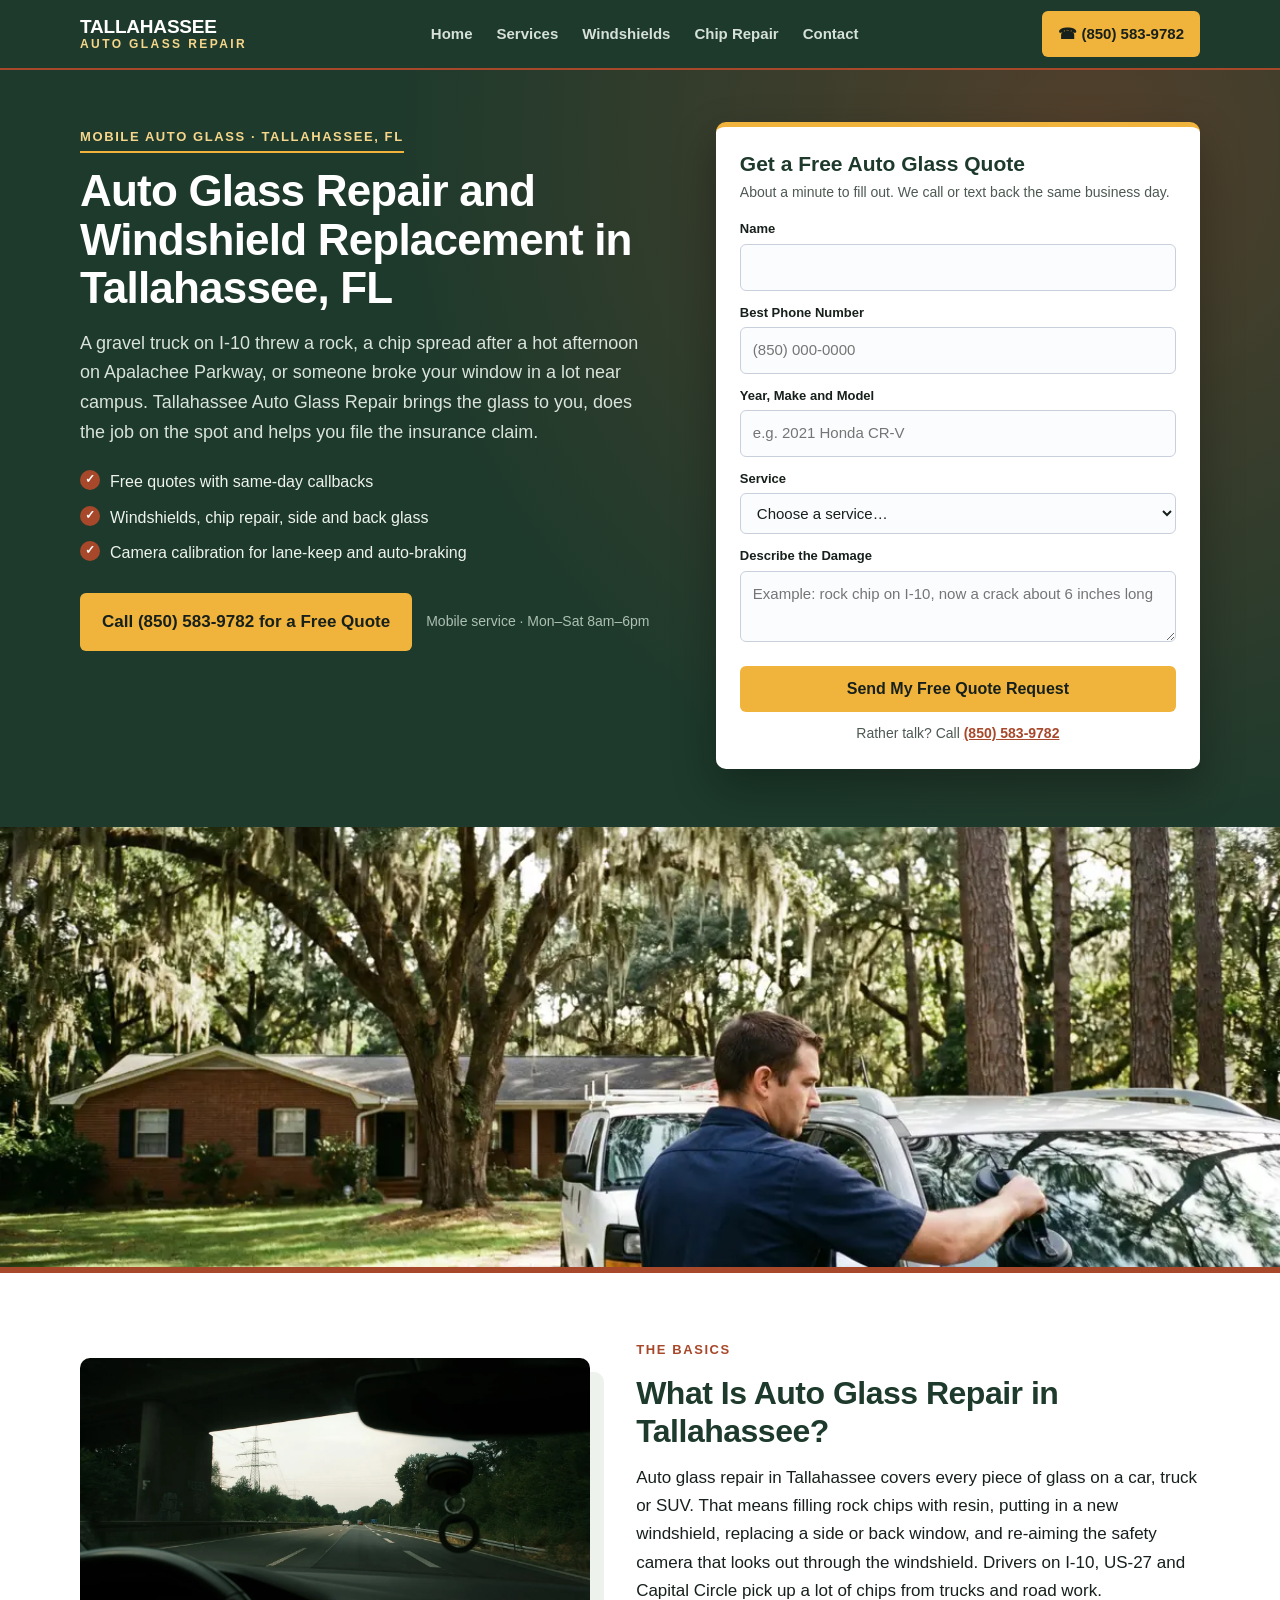
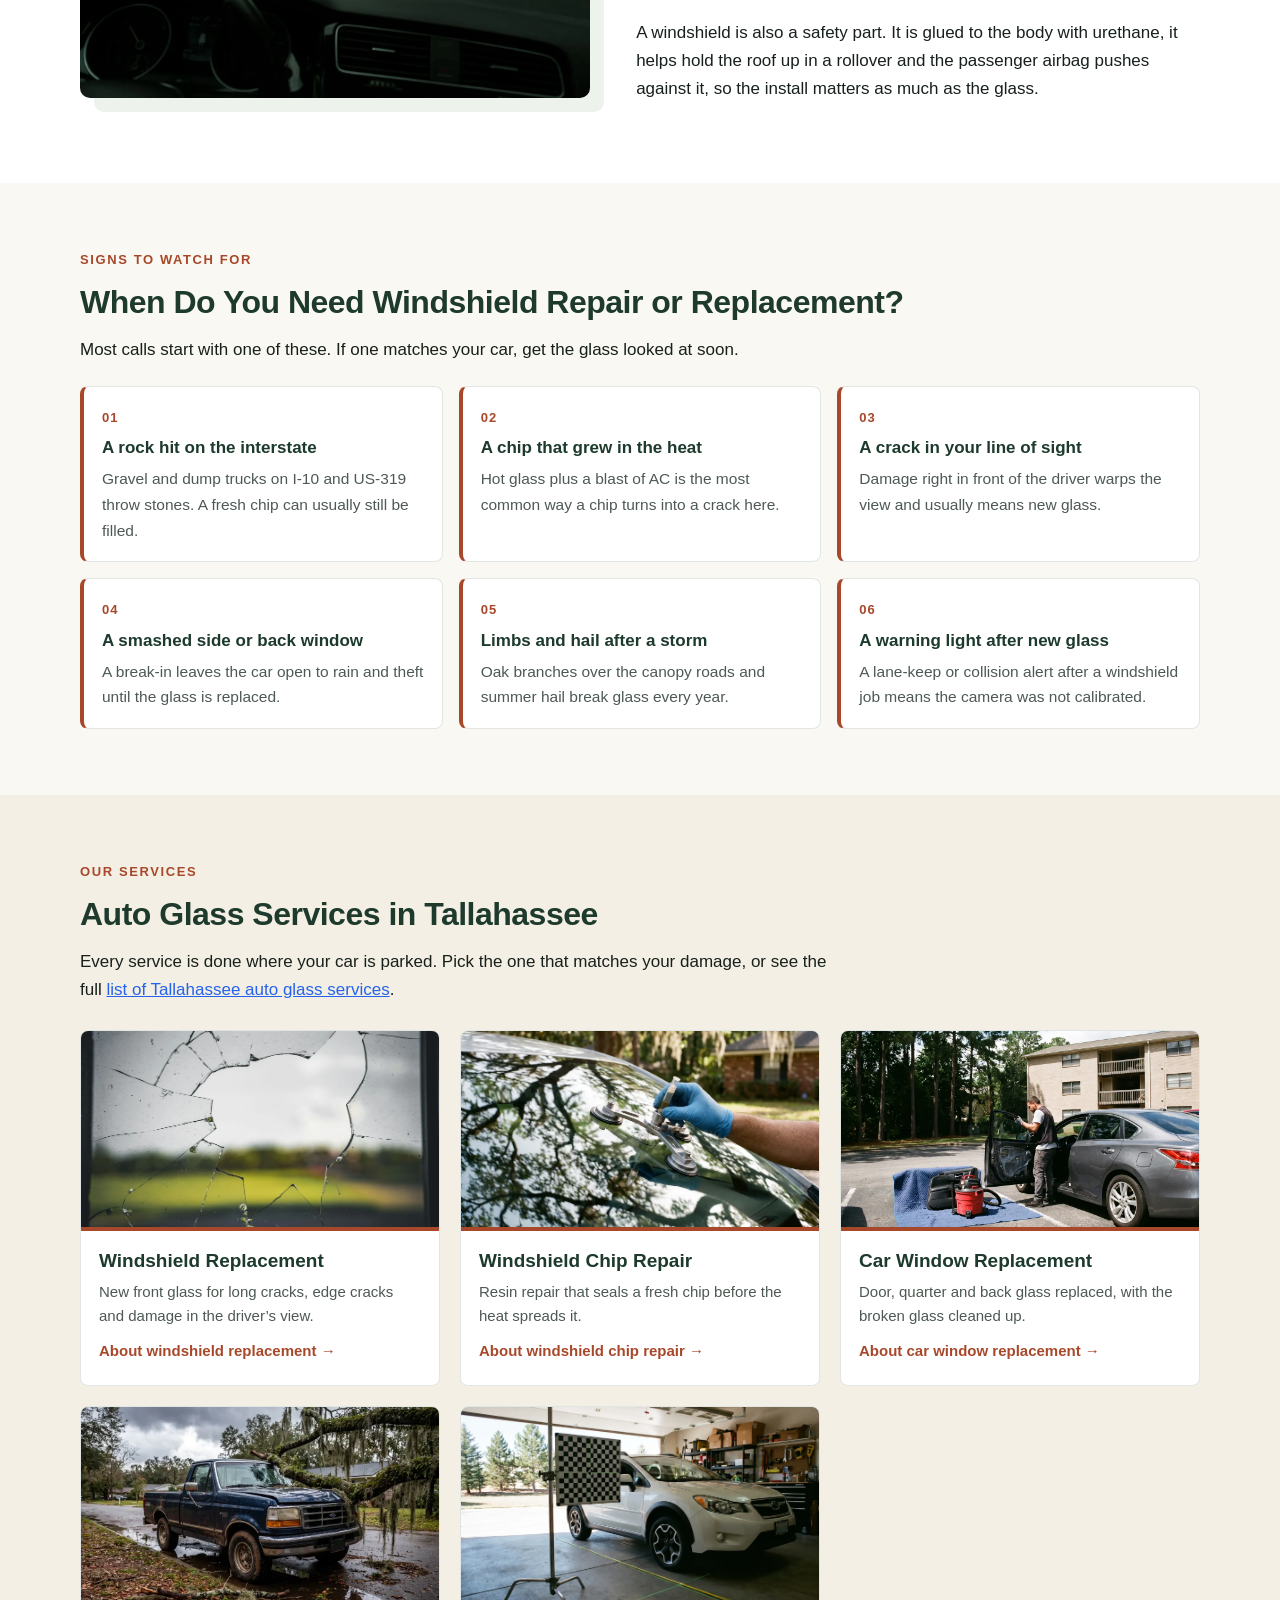
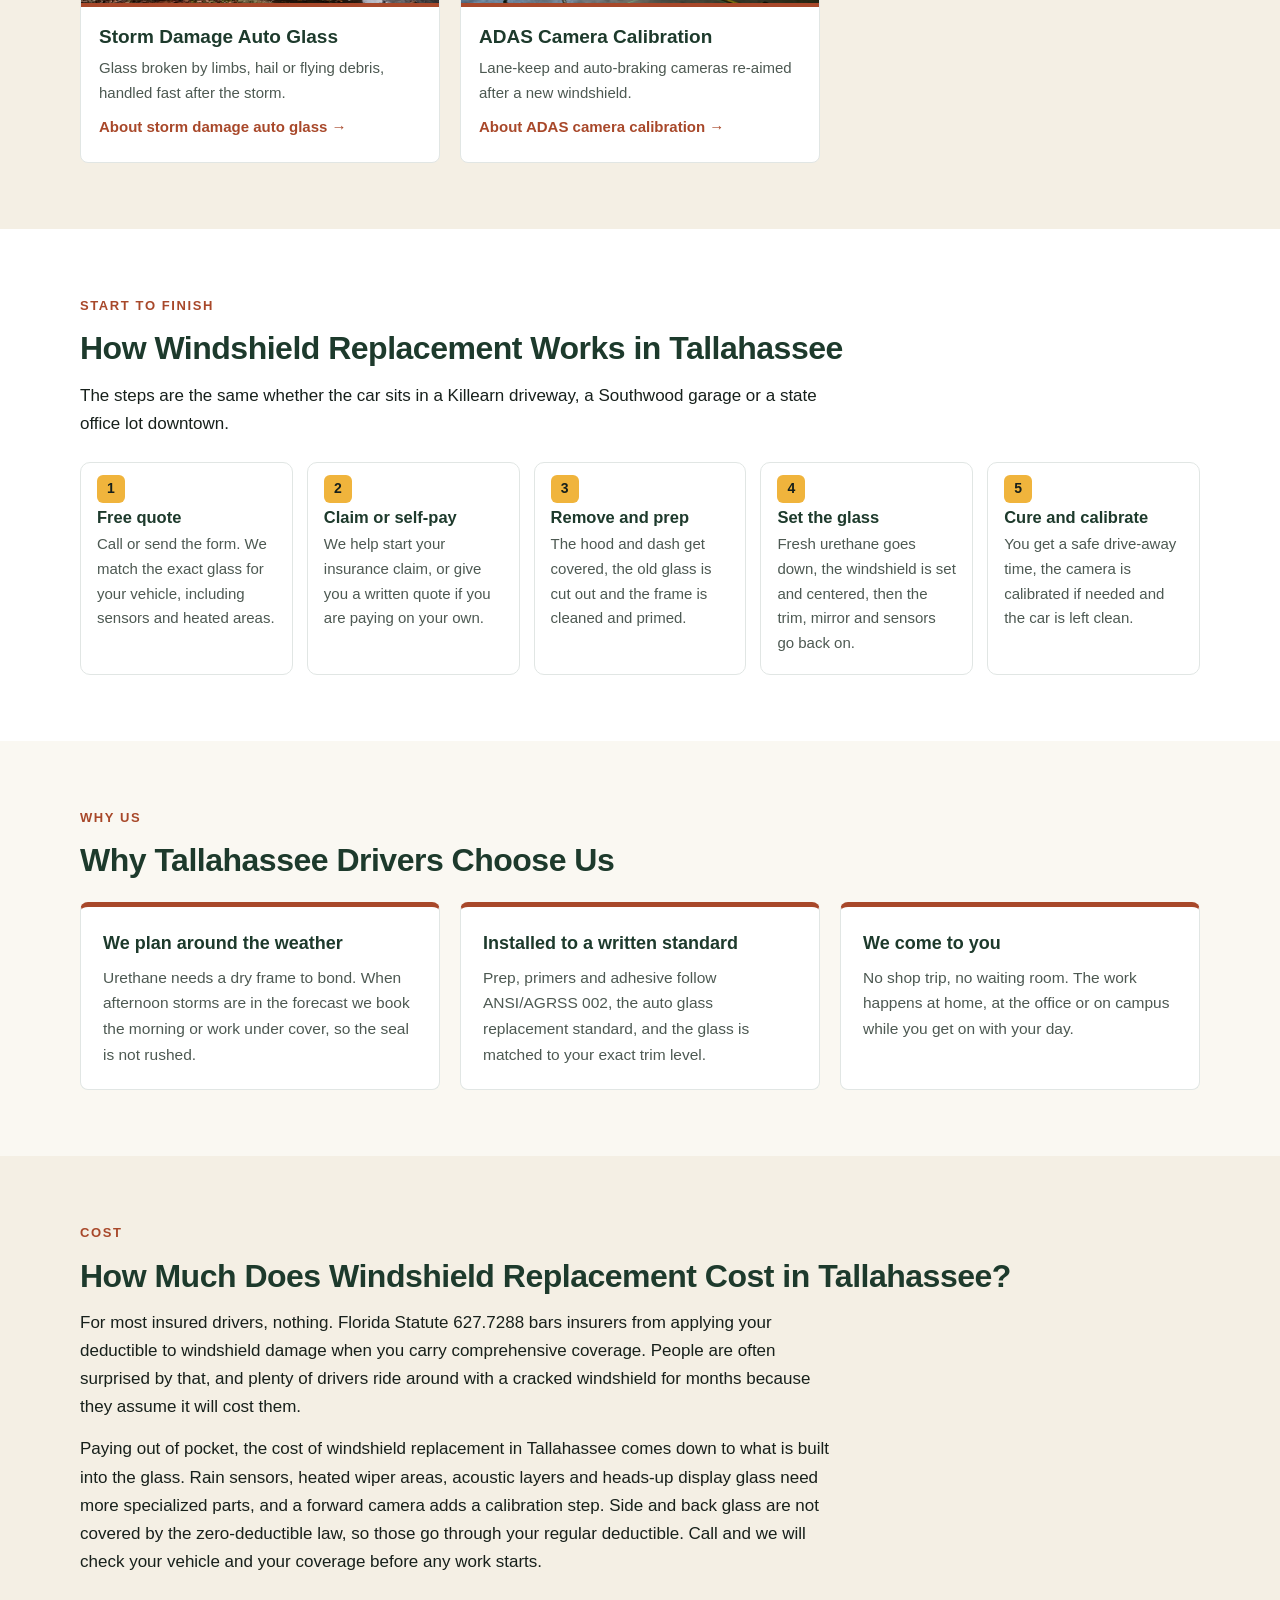
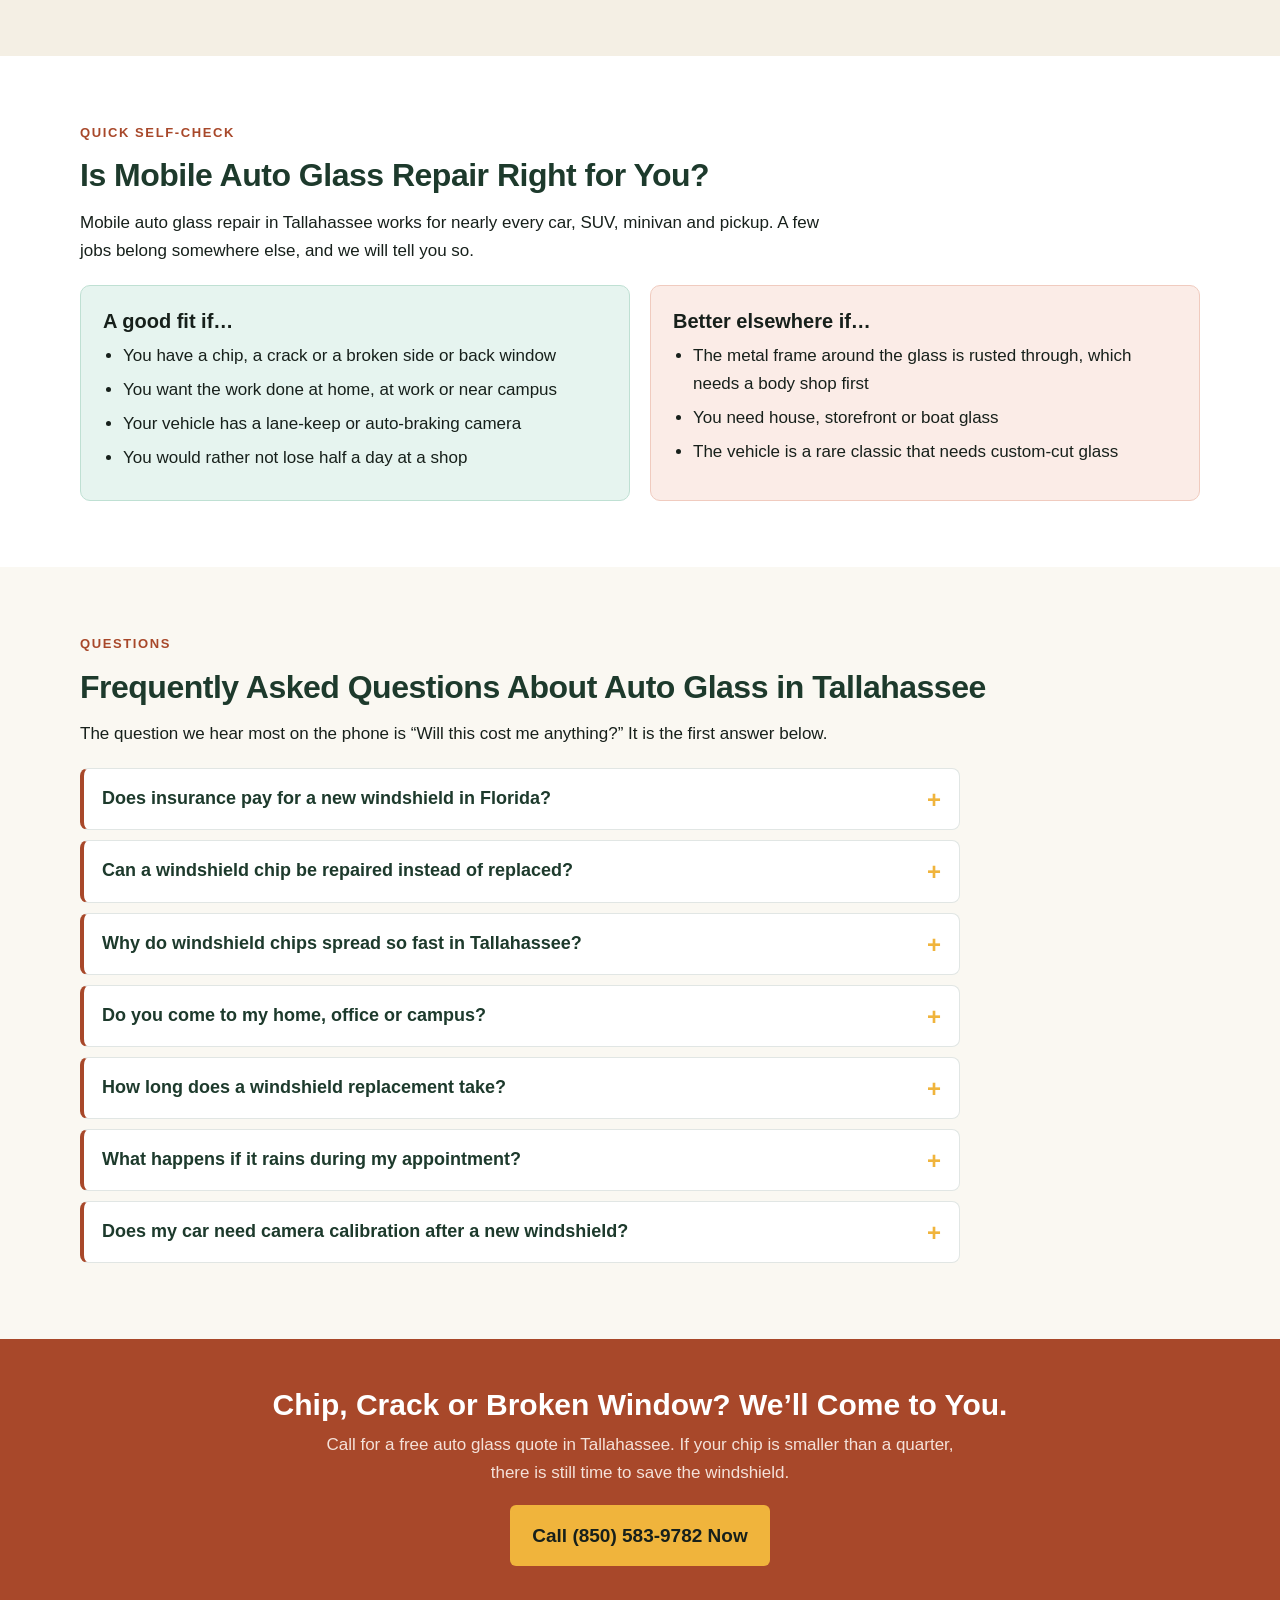
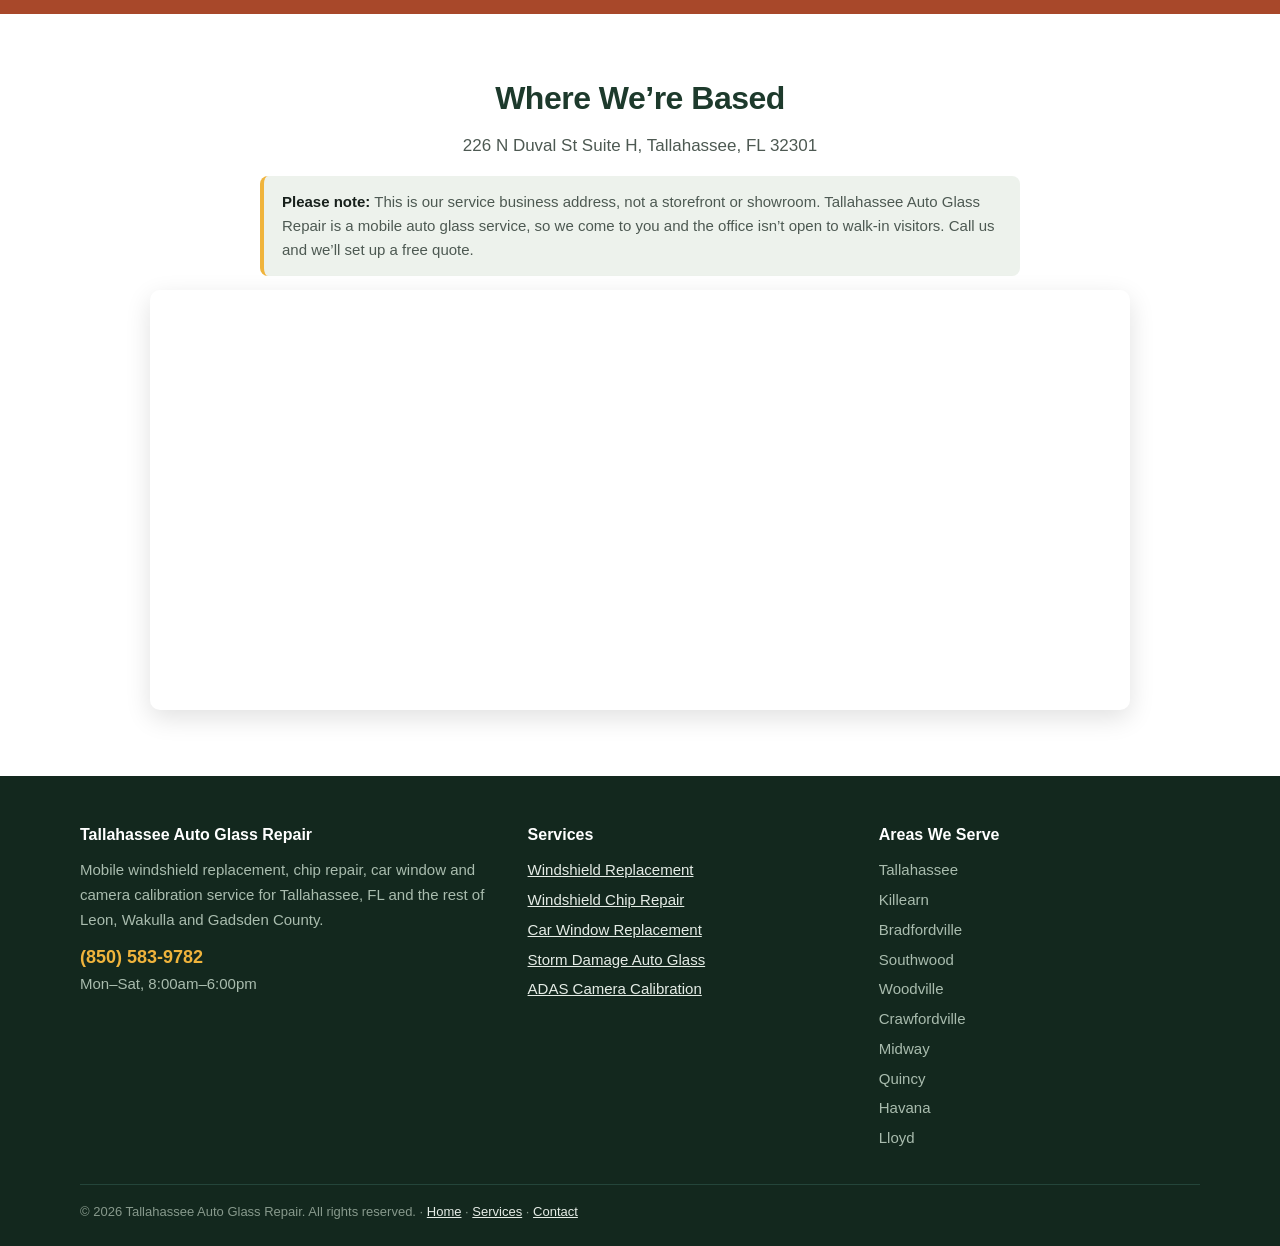
==== commit 26160d96: "Add Suite H to service address and map" ====
--- a/index.html
+++ b/index.html
@@ -21,7 +21,7 @@
  "image": "https://www.autoglassrepairtallahassee.com/tallahassee-windshield-replacement-driveway.webp",
  "address": {
   "@type": "PostalAddress",
-  "streetAddress": "226 N Duval St",
+  "streetAddress": "226 N Duval St Suite H",
   "addressLocality": "Tallahassee",
   "addressRegion": "FL",
   "postalCode": "32301",
@@ -259,10 +259,10 @@
 <section class="sec alt">
   <div class="wrap" style="text-align:center;">
     <h2>Where We&rsquo;re Based</h2>
-    <p style="margin:0 auto 16px;color:var(--muted);">226 N Duval St, Tallahassee, FL 32301</p>
+    <p style="margin:0 auto 16px;color:var(--muted);">226 N Duval St Suite H, Tallahassee, FL 32301</p>
     <p class="note"><strong style="color:var(--ink);">Please note:</strong> This is our service business address, not a storefront or showroom. Tallahassee Auto Glass Repair is a mobile auto glass service, so we come to you and the office isn&rsquo;t open to walk-in visitors. Call us and we&rsquo;ll set up a free quote.</p>
     <div class="mapbox">
-      <iframe title="Map to Tallahassee Auto Glass Repair service address, 226 N Duval St, Tallahassee, FL 32301" src="https://www.google.com/maps?q=226%20N%20Duval%20St%2C%20Tallahassee%2C%20FL%2032301&amp;output=embed" loading="lazy" referrerpolicy="no-referrer-when-downgrade" allowfullscreen></iframe>
+      <iframe title="Map to Tallahassee Auto Glass Repair service address, 226 N Duval St Suite H, Tallahassee, FL 32301" src="https://www.google.com/maps?q=226%20N%20Duval%20St%20Suite%20H%2C%20Tallahassee%2C%20FL%2032301&amp;output=embed" loading="lazy" referrerpolicy="no-referrer-when-downgrade" allowfullscreen></iframe>
     </div>
   </div>
 </section>
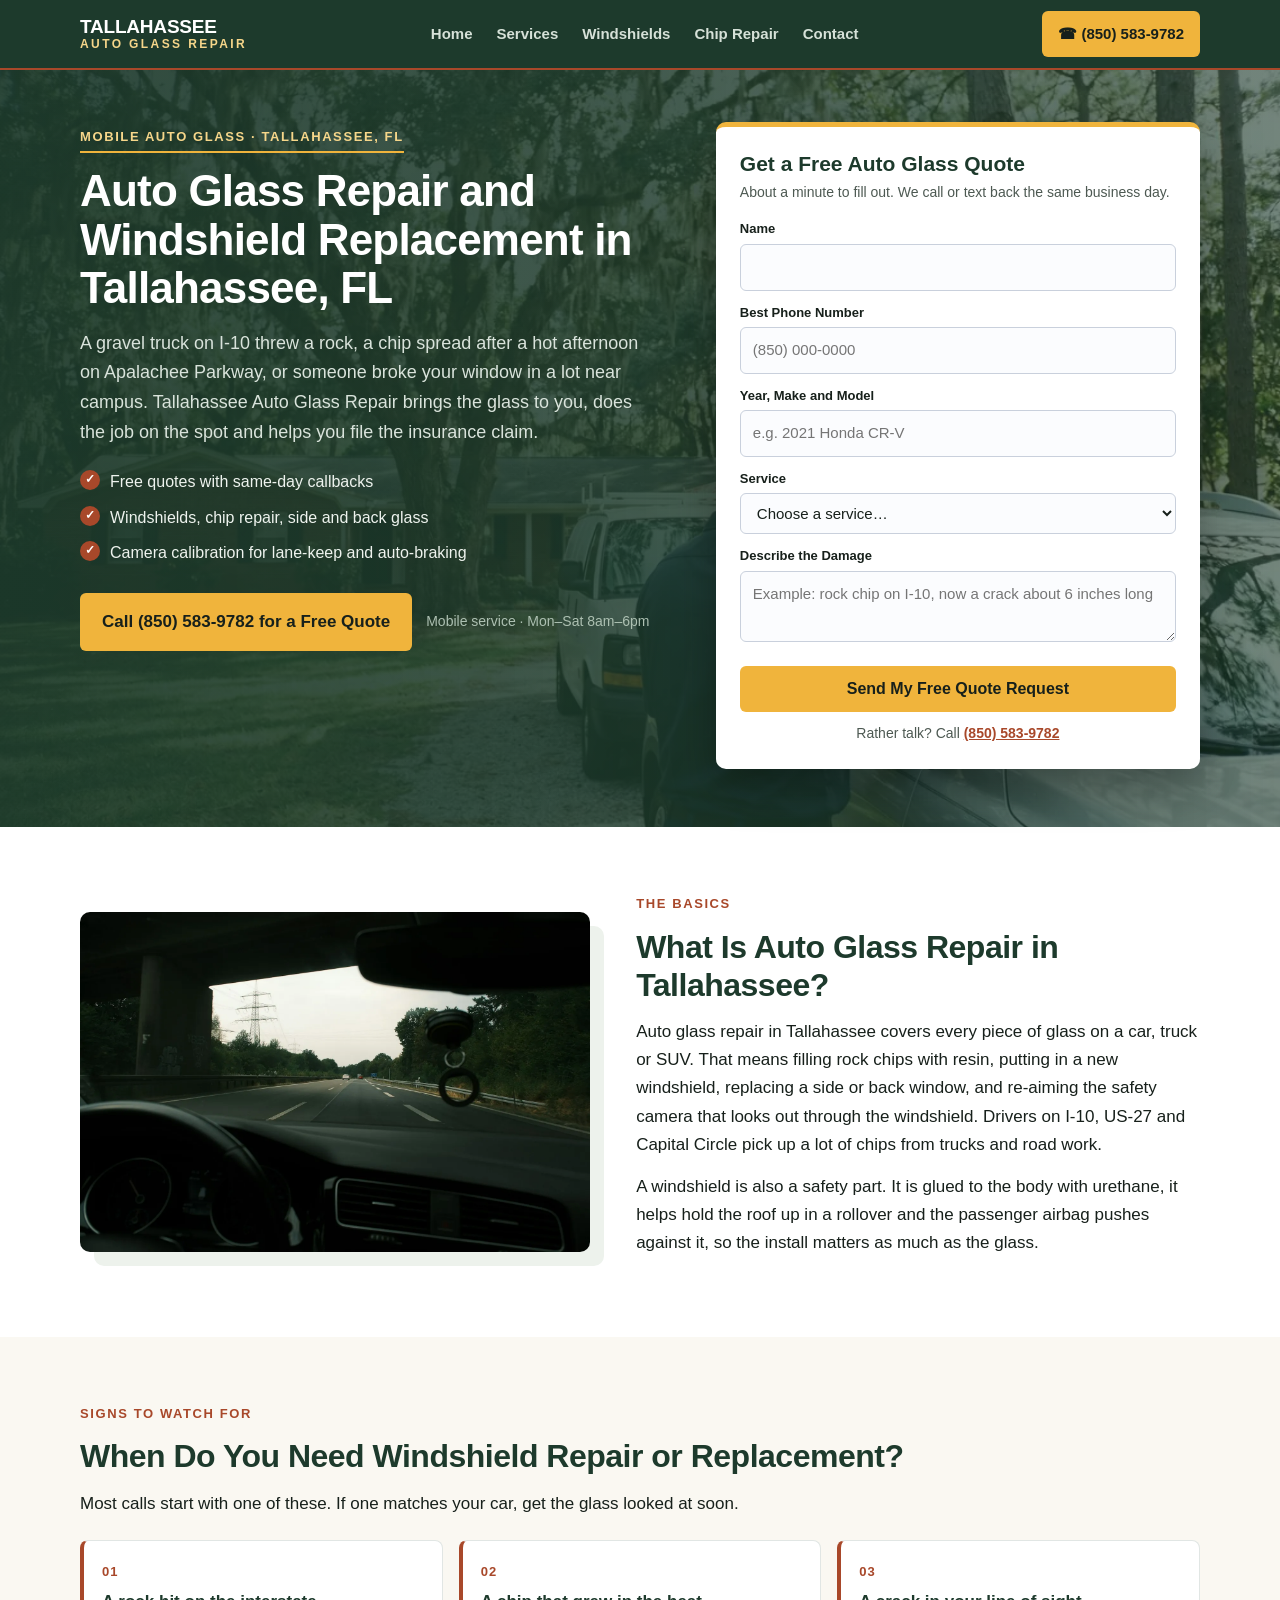
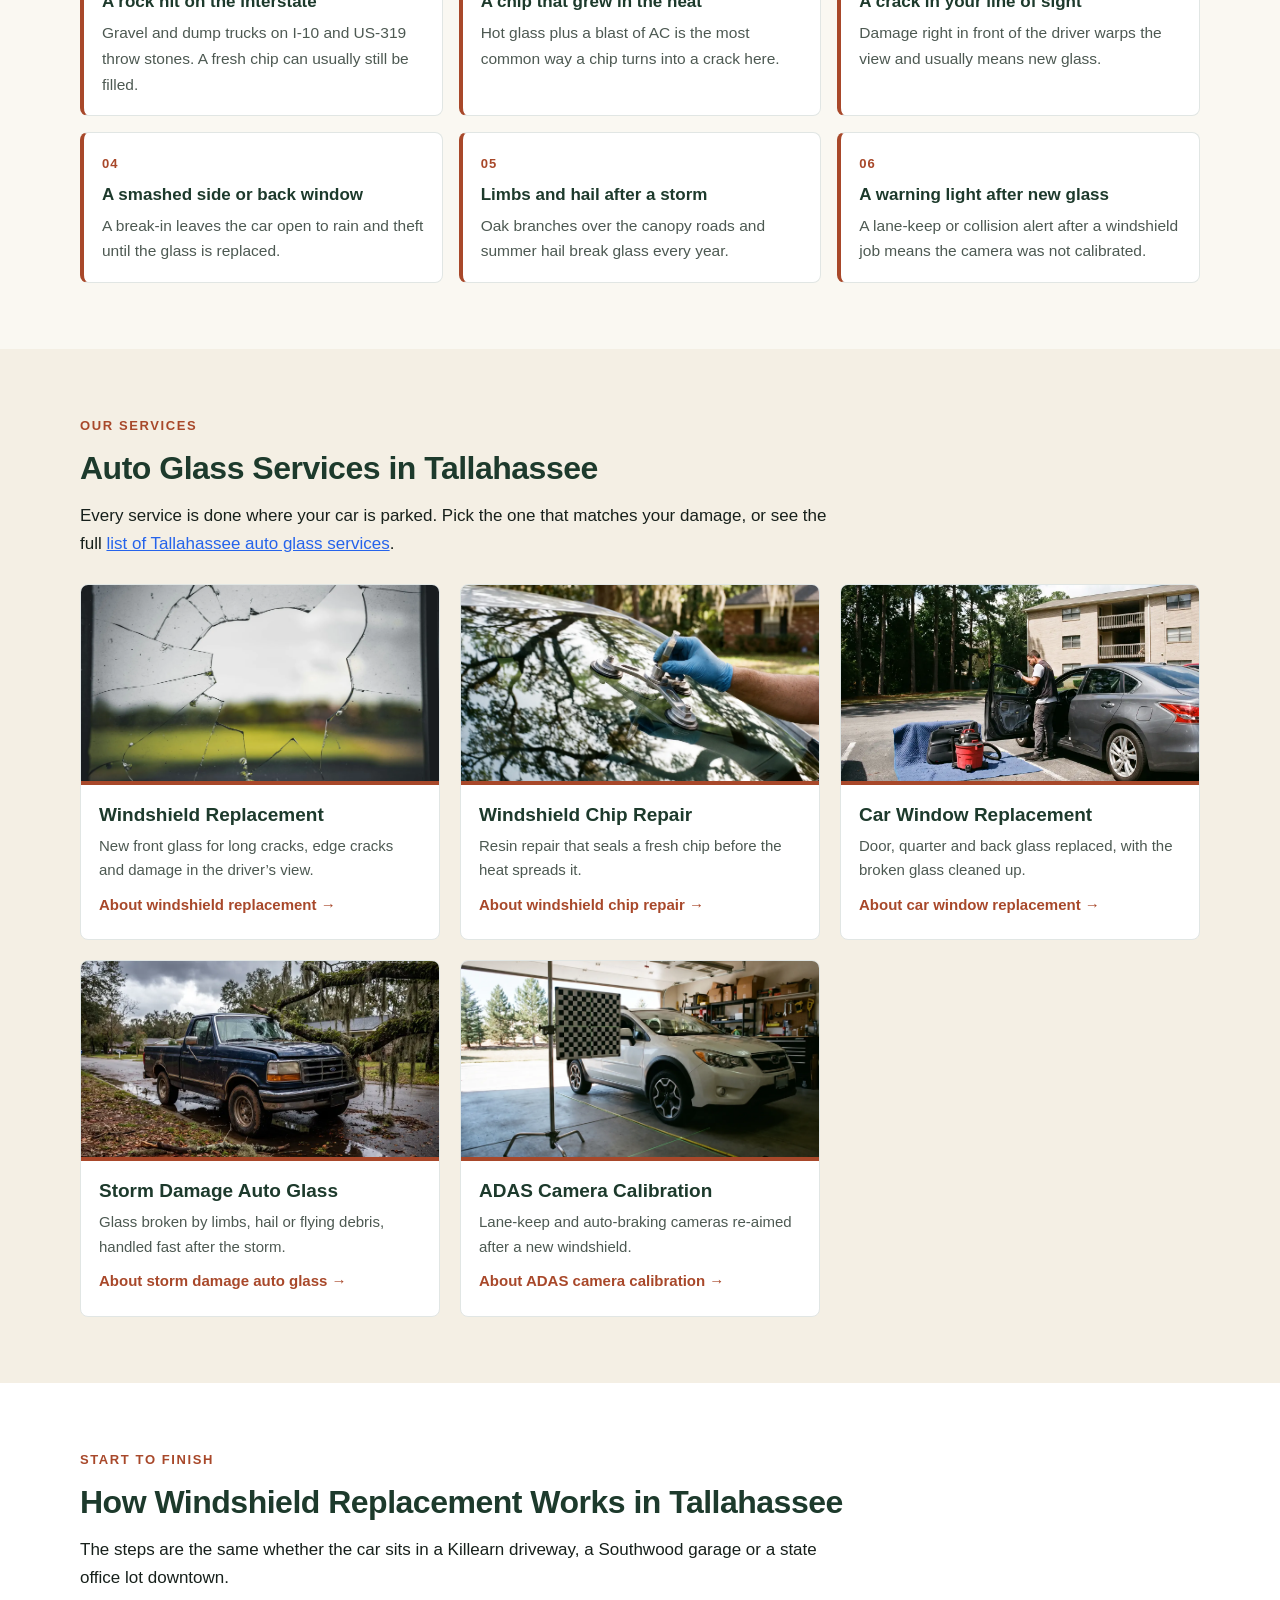
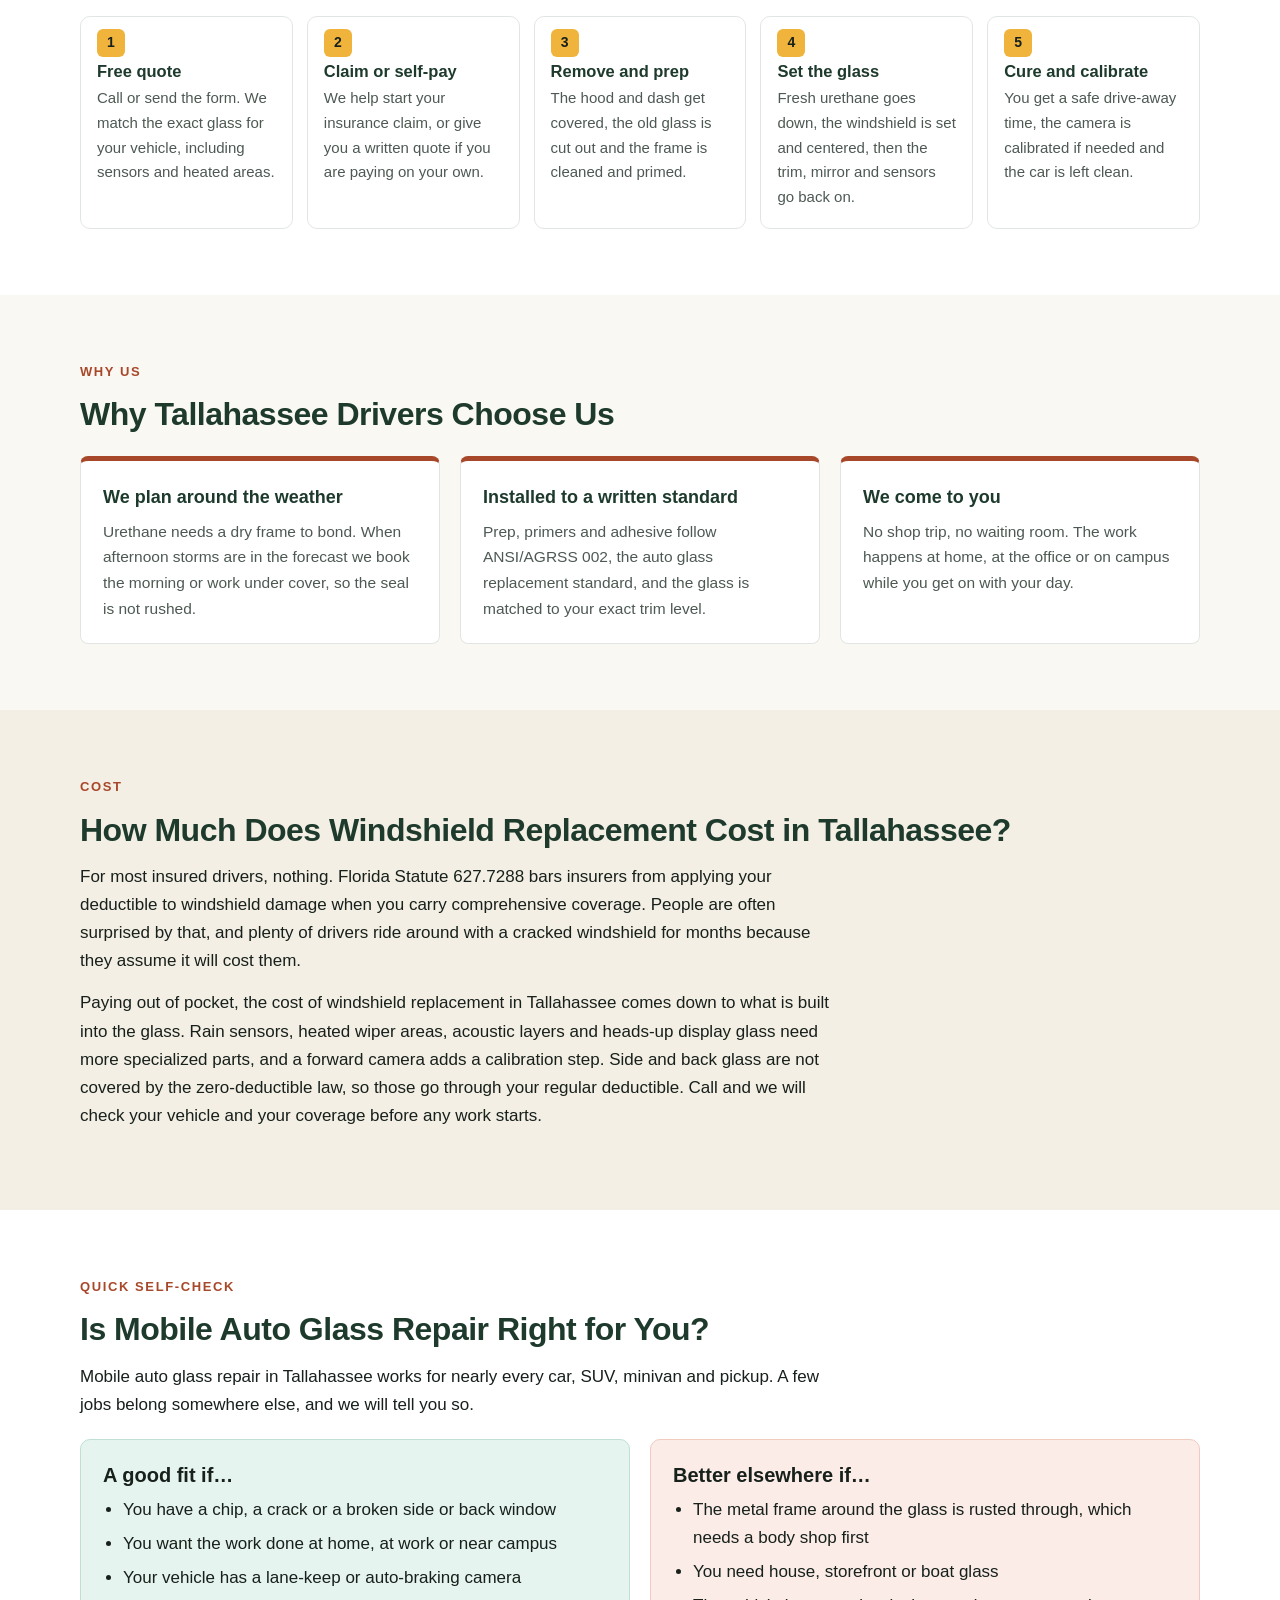
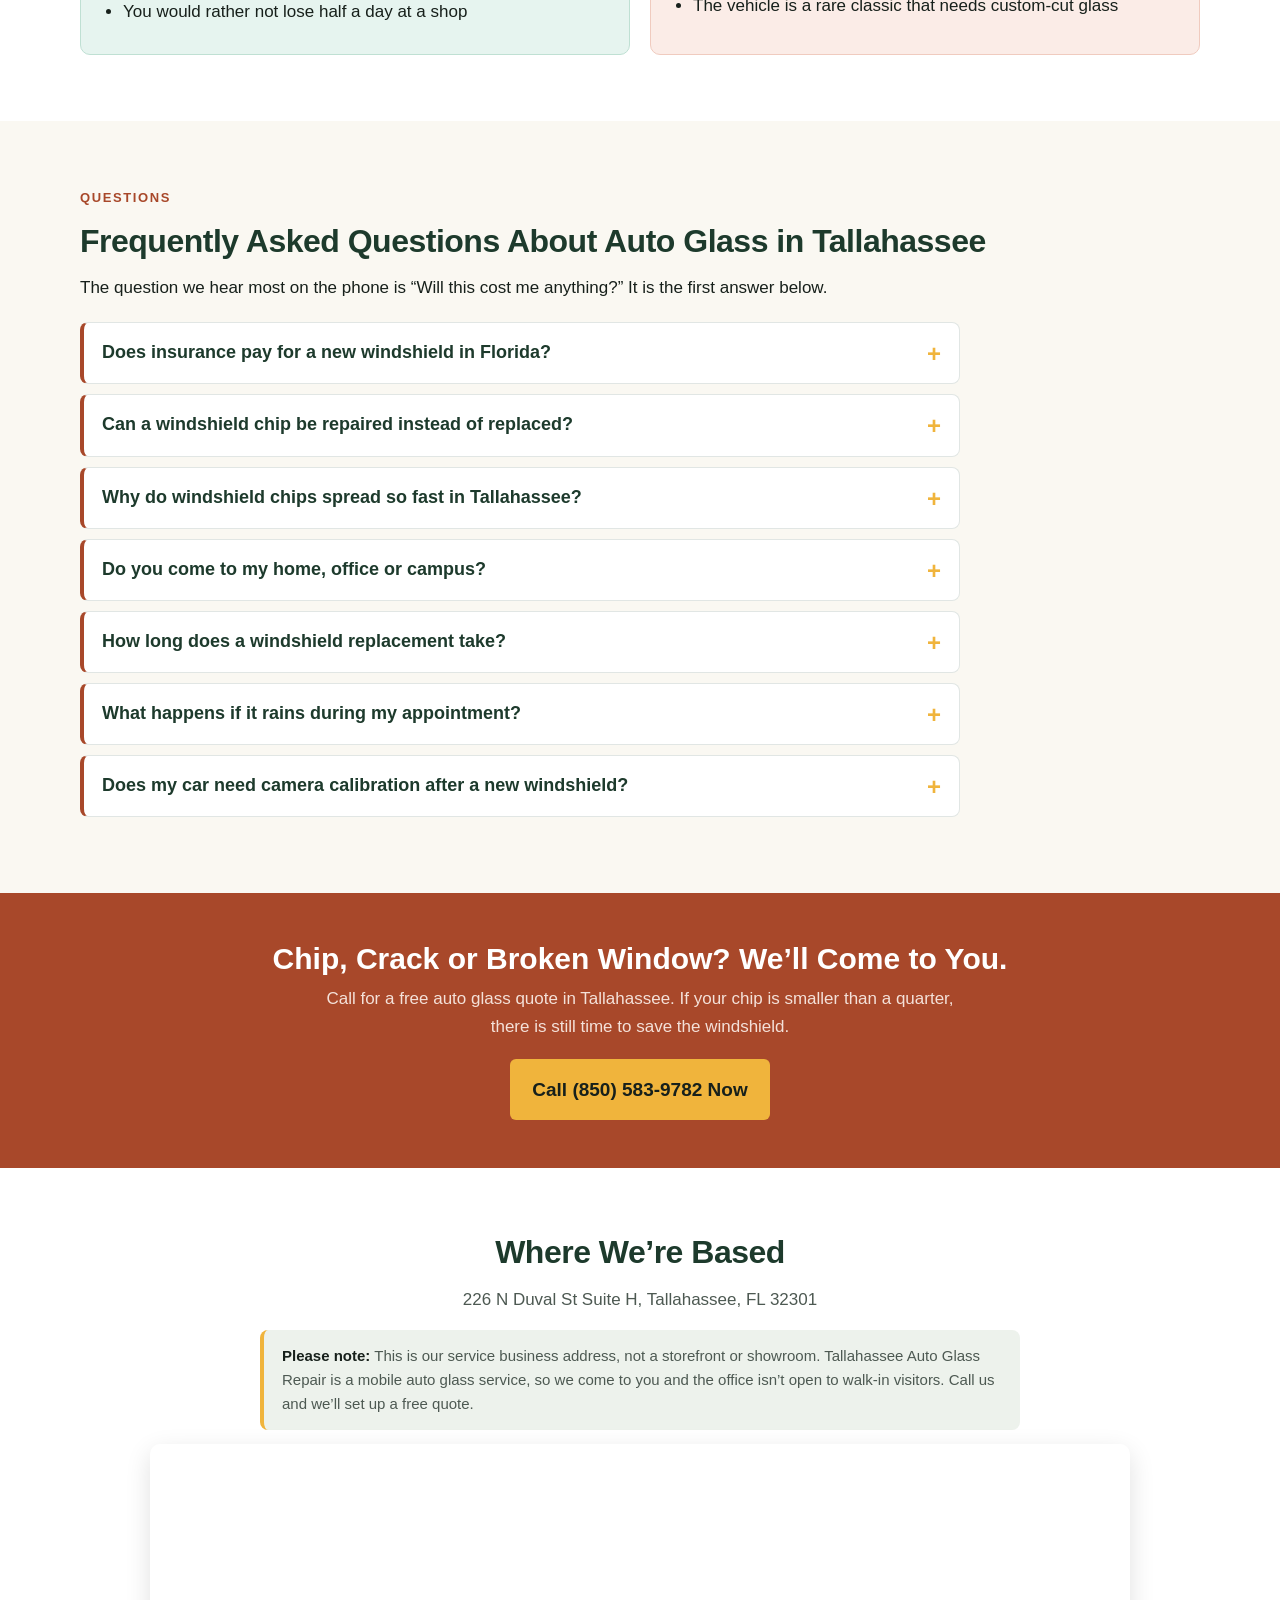
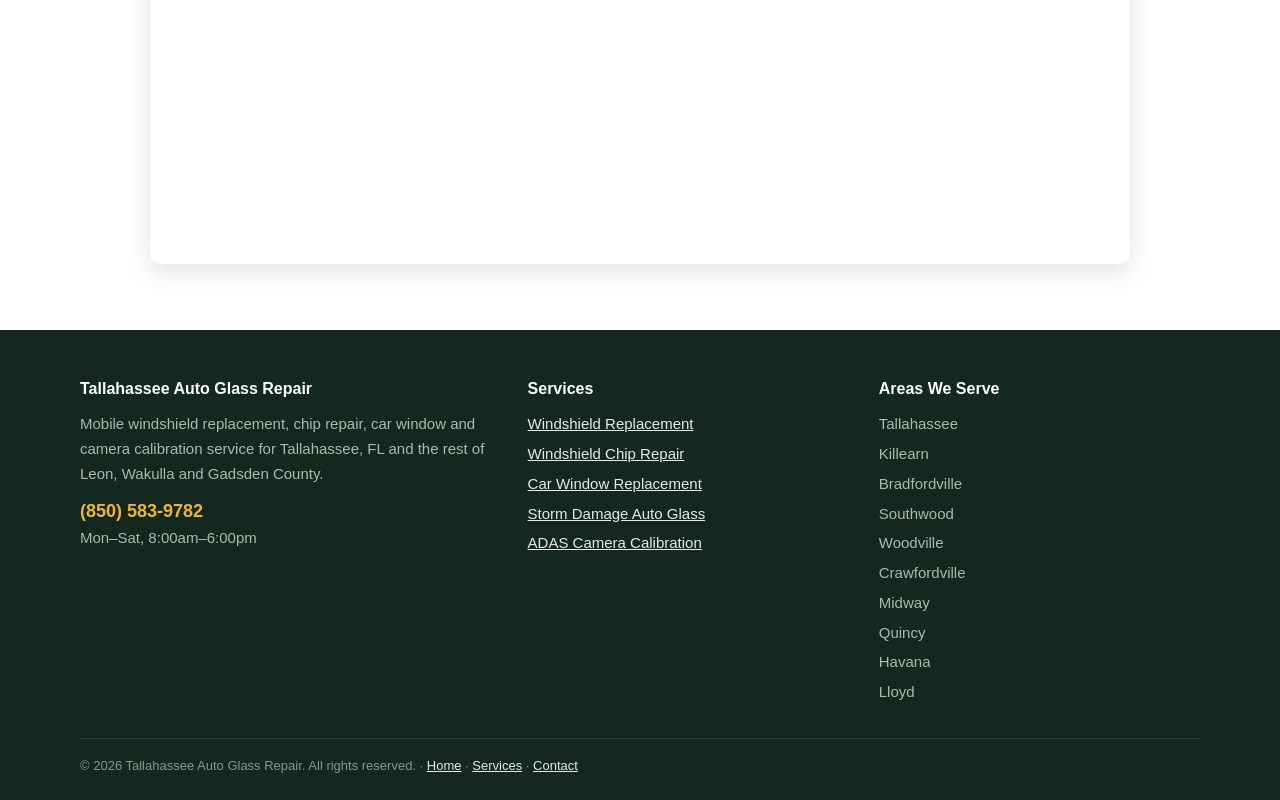
==== commit 720c6cd5: "Home page header: background photo + quote form Updated hero section background with a gradient and " ====
--- a/index.html
+++ b/index.html
@@ -121,7 +121,7 @@
   </div>
 </header>
 <!-- HERO -->
-<section class="hero">
+<section class="hero" style="background:linear-gradient(90deg,rgba(29,58,44,0.93) 0%,rgba(29,58,44,0.84) 50%,rgba(29,58,44,0.62) 100%),url('tallahassee-windshield-replacement-driveway.webp') center/cover no-repeat;">
   <div class="wrap hero-grid">
     <div>
       <span class="tag">Mobile Auto Glass &middot; Tallahassee, FL</span>
@@ -150,7 +150,6 @@
     </div>
   </div>
 </section>
-<div class="band"><img src="tallahassee-windshield-replacement-driveway.webp" alt="Technician setting a new windshield on an SUV in a Tallahassee driveway under live oaks" width="1600" height="900"></div>
 
 <!-- WHAT -->
 <section class="sec alt">
